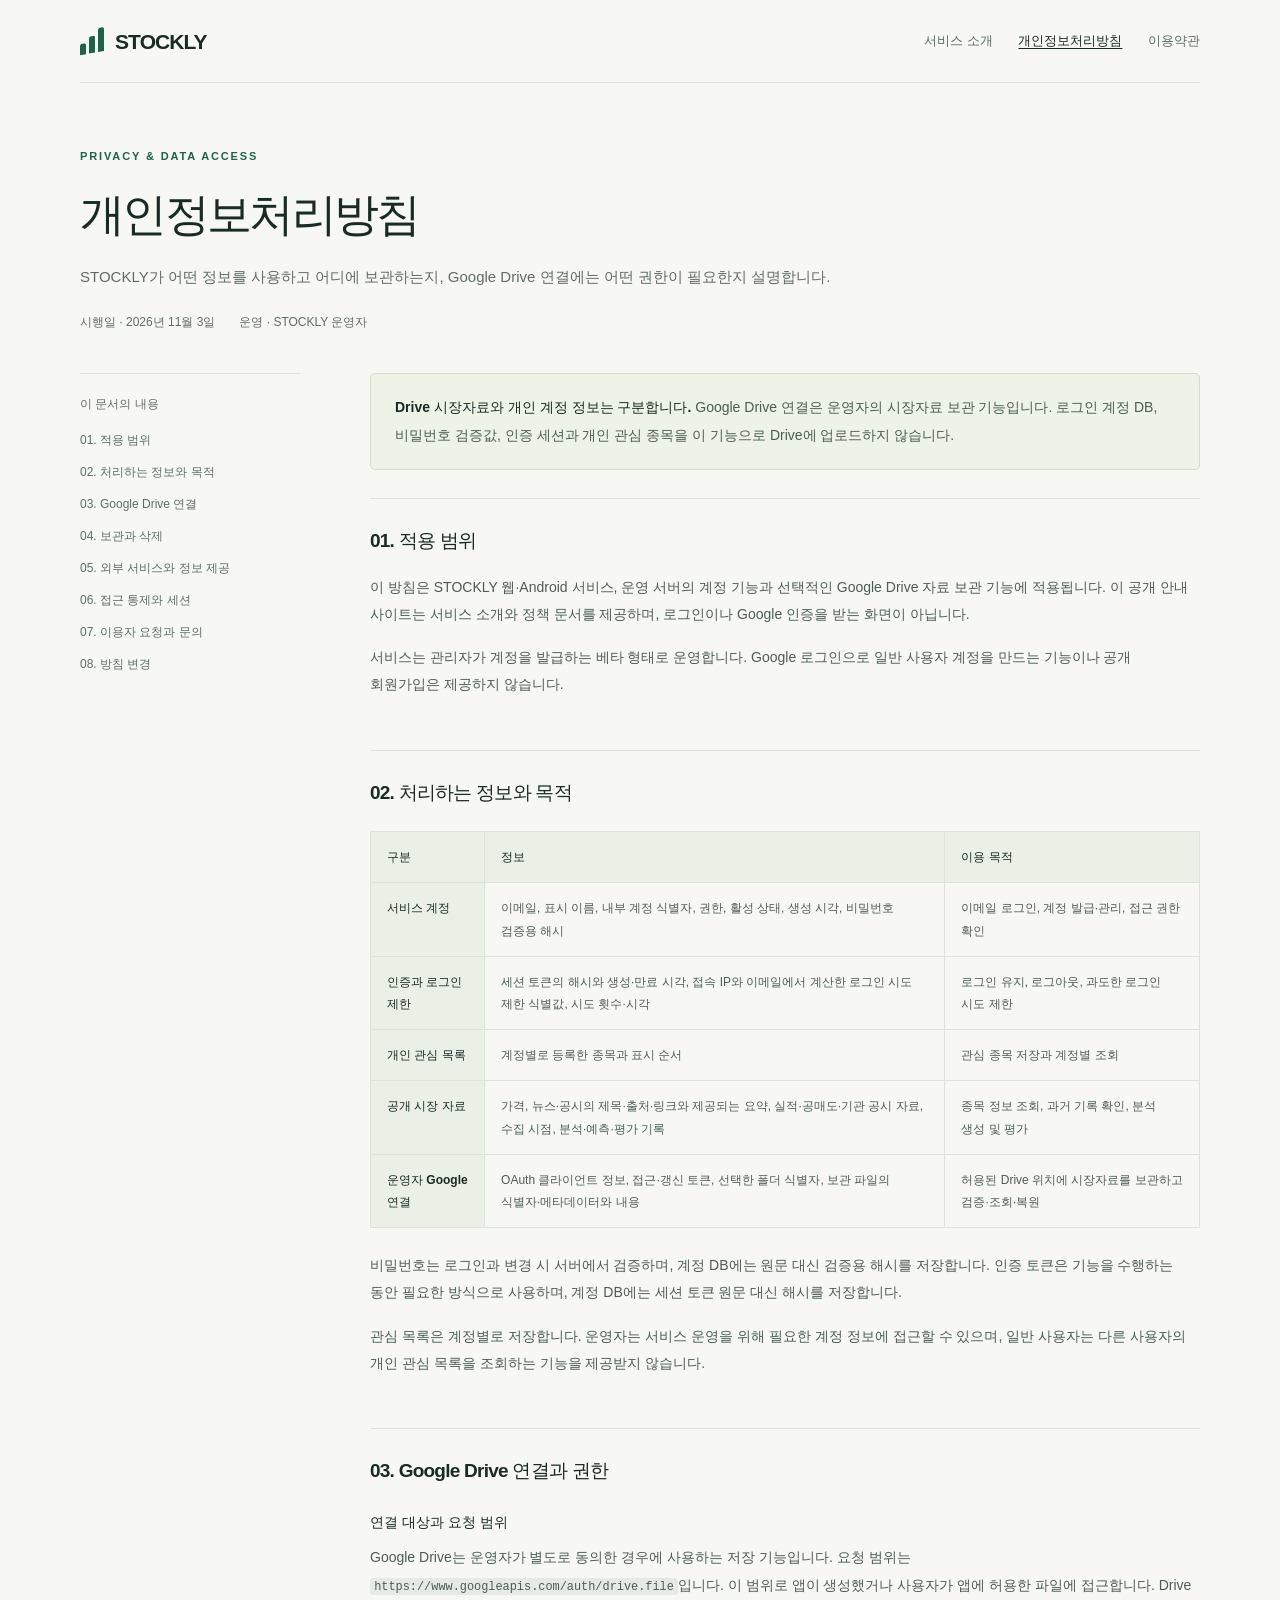
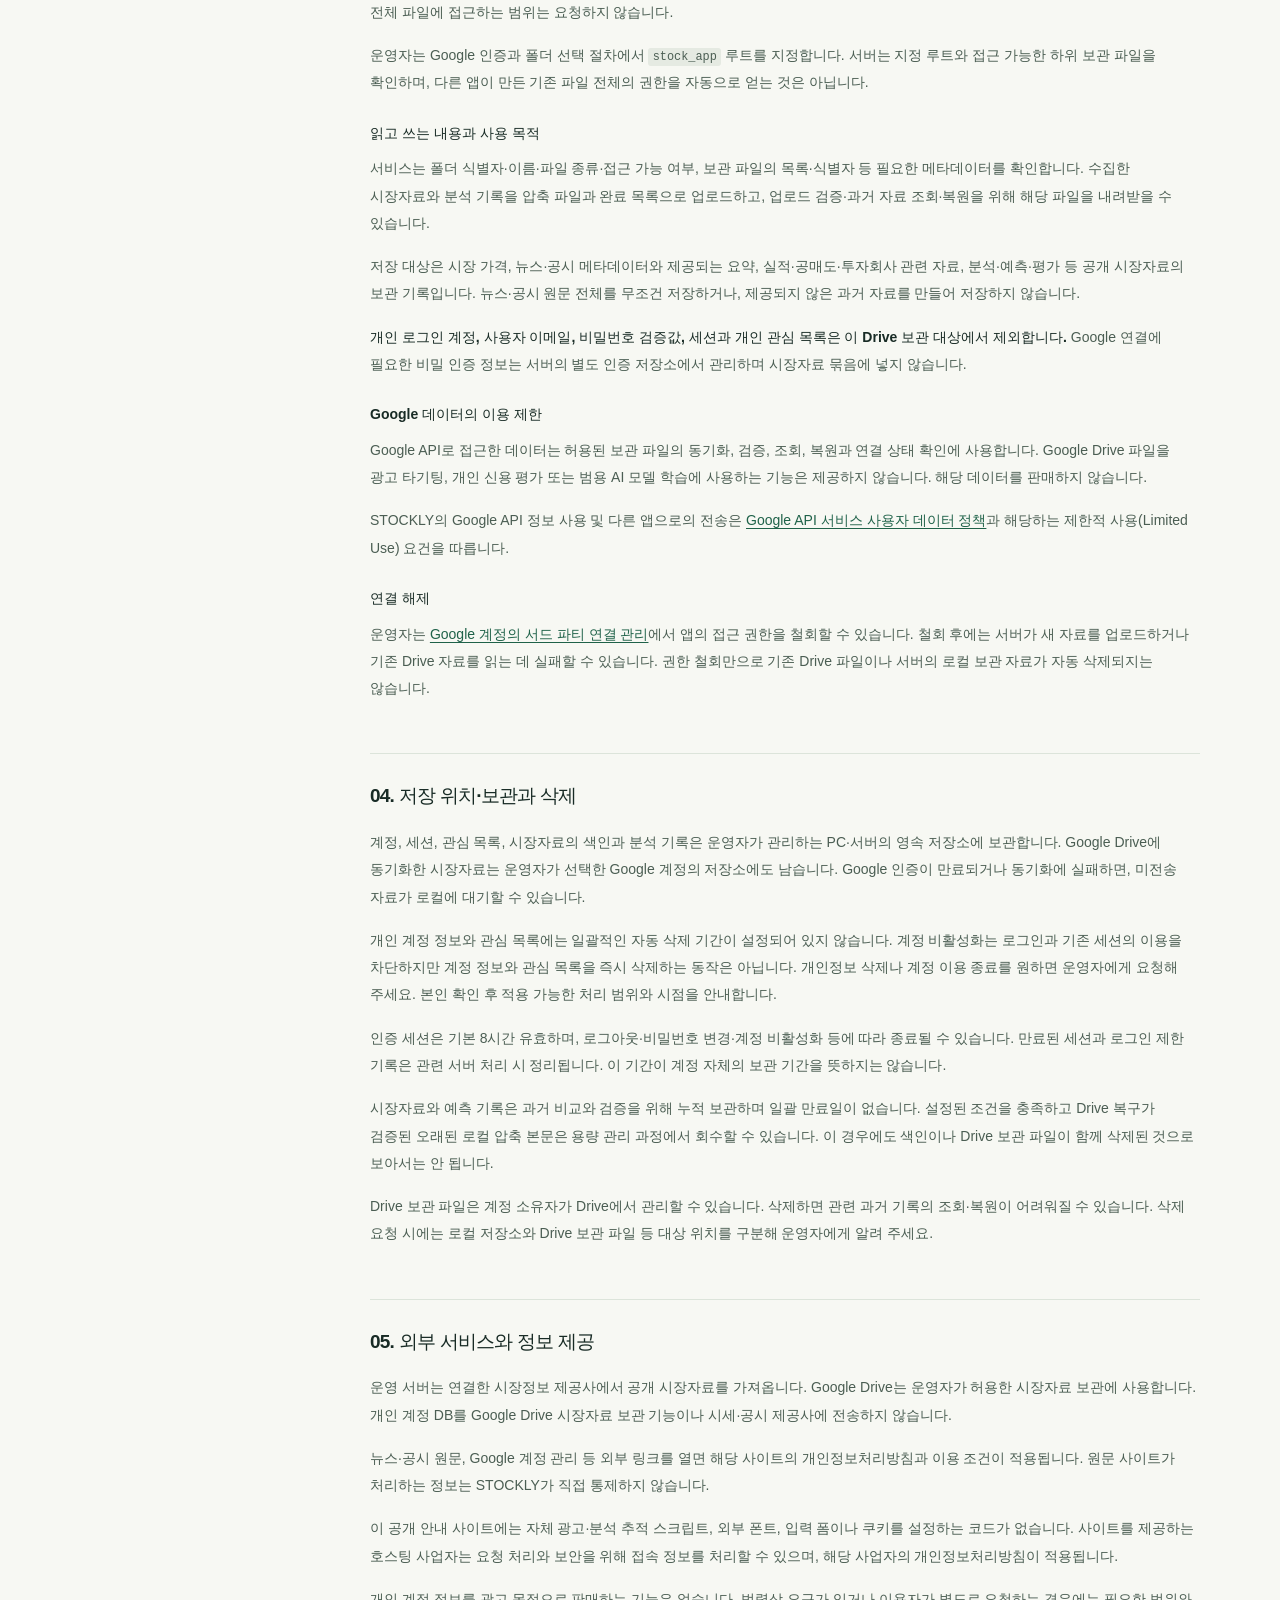
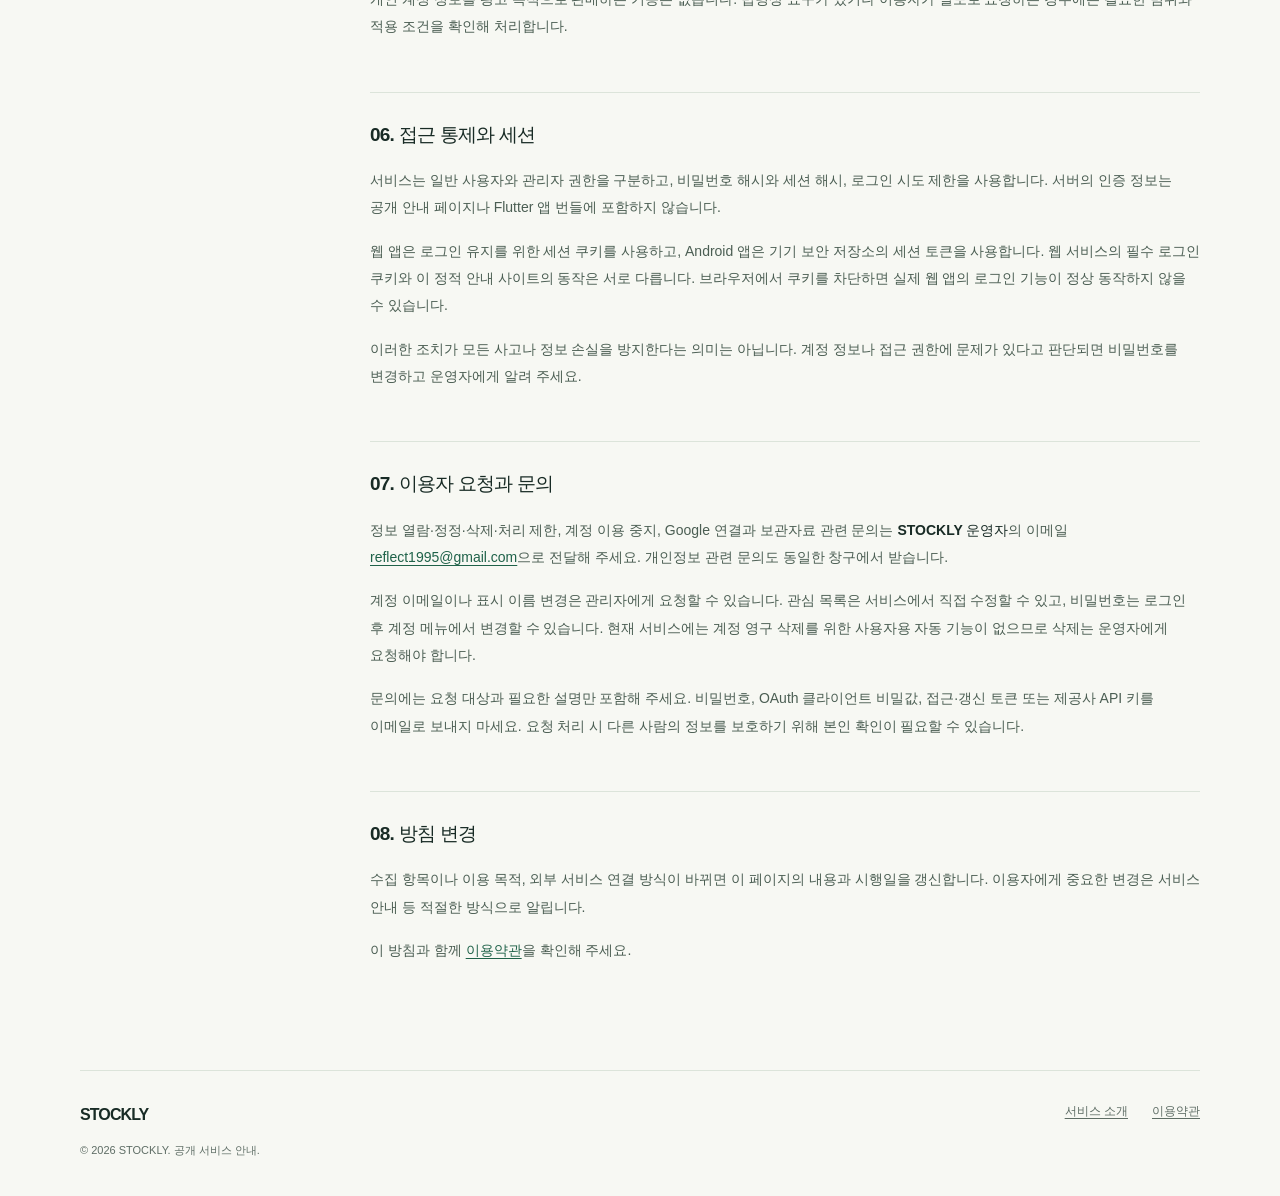
==== privacy.html @ 728961a6 "Publish STOCKLY service information and Google data policies" ====
<!doctype html>
<html lang="ko">
<head>
  <meta charset="utf-8">
  <meta name="viewport" content="width=device-width, initial-scale=1">
  <meta name="description" content="STOCKLY의 계정 정보 처리, Google Drive 권한과 데이터 보관, 이용자 요청 방법을 안내합니다.">
  <meta name="theme-color" content="#1f6249">
  <title>개인정보처리방침 — STOCKLY</title>
  <link rel="canonical" href="https://tranzal.github.io/privacy.html">
  <link rel="stylesheet" href="styles.css">
</head>
<body>
  <a class="skip" href="#main">본문으로 건너뛰기</a>
  <div class="shell">
    <header class="site-header">
      <a class="brand" href="index.html" aria-label="STOCKLY 홈"><span class="brand-mark" aria-hidden="true"><i></i><i></i><i></i></span>STOCKLY</a>
      <nav class="site-nav" aria-label="주요 메뉴"><a href="index.html">서비스 소개</a><a href="privacy.html" aria-current="page">개인정보처리방침</a><a href="terms.html">이용약관</a></nav>
    </header>
    <main id="main">
      <header class="document-header">
        <p class="eyebrow">Privacy &amp; data access</p>
        <h1>개인정보처리방침</h1>
        <p class="lead">STOCKLY가 어떤 정보를 사용하고 어디에 보관하는지, Google Drive 연결에는 어떤 권한이 필요한지 설명합니다.</p>
        <div class="document-meta"><span>시행일 · 2026년 11월 3일</span><span>운영 · STOCKLY 운영자</span></div>
      </header>
      <div class="document-layout">
        <aside class="contents" aria-label="개인정보처리방침 목차"><h2>이 문서의 내용</h2><ol><li><a href="#scope">01. 적용 범위</a></li><li><a href="#collected-data">02. 처리하는 정보와 목적</a></li><li><a href="#google-drive">03. Google Drive 연결</a></li><li><a href="#retention">04. 보관과 삭제</a></li><li><a href="#sharing">05. 외부 서비스와 정보 제공</a></li><li><a href="#protection">06. 접근 통제와 세션</a></li><li><a href="#requests">07. 이용자 요청과 문의</a></li><li><a href="#changes">08. 방침 변경</a></li></ol></aside>
        <article class="document" aria-label="개인정보처리방침 본문">
          <div class="policy-note"><p><strong>Drive 시장자료와 개인 계정 정보는 구분합니다.</strong> Google Drive 연결은 운영자의 시장자료 보관 기능입니다. 로그인 계정 DB, 비밀번호 검증값, 인증 세션과 개인 관심 종목을 이 기능으로 Drive에 업로드하지 않습니다.</p></div>
          <section id="scope"><h2>01. 적용 범위</h2><p>이 방침은 STOCKLY 웹·Android 서비스, 운영 서버의 계정 기능과 선택적인 Google Drive 자료 보관 기능에 적용됩니다. 이 공개 안내 사이트는 서비스 소개와 정책 문서를 제공하며, 로그인이나 Google 인증을 받는 화면이 아닙니다.</p><p>서비스는 관리자가 계정을 발급하는 베타 형태로 운영합니다. Google 로그인으로 일반 사용자 계정을 만드는 기능이나 공개 회원가입은 제공하지 않습니다.</p></section>
          <section id="collected-data"><h2>02. 처리하는 정보와 목적</h2><div class="table-wrap" role="region" aria-label="정보별 이용 목적 표" tabindex="0"><table><thead><tr><th scope="col">구분</th><th scope="col">정보</th><th scope="col">이용 목적</th></tr></thead><tbody><tr><th scope="row">서비스 계정</th><td>이메일, 표시 이름, 내부 계정 식별자, 권한, 활성 상태, 생성 시각, 비밀번호 검증용 해시</td><td>이메일 로그인, 계정 발급·관리, 접근 권한 확인</td></tr><tr><th scope="row">인증과 로그인 제한</th><td>세션 토큰의 해시와 생성·만료 시각, 접속 IP와 이메일에서 계산한 로그인 시도 제한 식별값, 시도 횟수·시각</td><td>로그인 유지, 로그아웃, 과도한 로그인 시도 제한</td></tr><tr><th scope="row">개인 관심 목록</th><td>계정별로 등록한 종목과 표시 순서</td><td>관심 종목 저장과 계정별 조회</td></tr><tr><th scope="row">공개 시장 자료</th><td>가격, 뉴스·공시의 제목·출처·링크와 제공되는 요약, 실적·공매도·기관 공시 자료, 수집 시점, 분석·예측·평가 기록</td><td>종목 정보 조회, 과거 기록 확인, 분석 생성 및 평가</td></tr><tr><th scope="row">운영자 Google 연결</th><td>OAuth 클라이언트 정보, 접근·갱신 토큰, 선택한 폴더 식별자, 보관 파일의 식별자·메타데이터와 내용</td><td>허용된 Drive 위치에 시장자료를 보관하고 검증·조회·복원</td></tr></tbody></table></div><p>비밀번호는 로그인과 변경 시 서버에서 검증하며, 계정 DB에는 원문 대신 검증용 해시를 저장합니다. 인증 토큰은 기능을 수행하는 동안 필요한 방식으로 사용하며, 계정 DB에는 세션 토큰 원문 대신 해시를 저장합니다.</p><p>관심 목록은 계정별로 저장합니다. 운영자는 서비스 운영을 위해 필요한 계정 정보에 접근할 수 있으며, 일반 사용자는 다른 사용자의 개인 관심 목록을 조회하는 기능을 제공받지 않습니다.</p></section>
          <section id="google-drive"><h2>03. Google Drive 연결과 권한</h2><h3>연결 대상과 요청 범위</h3><p>Google Drive는 운영자가 별도로 동의한 경우에 사용하는 저장 기능입니다. 요청 범위는 <code>https://www.googleapis.com/auth/drive.file</code>입니다. 이 범위로 앱이 생성했거나 사용자가 앱에 허용한 파일에 접근합니다. Drive 전체 파일에 접근하는 범위는 요청하지 않습니다.</p><p>운영자는 Google 인증과 폴더 선택 절차에서 <code>stock_app</code> 루트를 지정합니다. 서버는 지정 루트와 접근 가능한 하위 보관 파일을 확인하며, 다른 앱이 만든 기존 파일 전체의 권한을 자동으로 얻는 것은 아닙니다.</p><h3>읽고 쓰는 내용과 사용 목적</h3><p>서비스는 폴더 식별자·이름·파일 종류·접근 가능 여부, 보관 파일의 목록·식별자 등 필요한 메타데이터를 확인합니다. 수집한 시장자료와 분석 기록을 압축 파일과 완료 목록으로 업로드하고, 업로드 검증·과거 자료 조회·복원을 위해 해당 파일을 내려받을 수 있습니다.</p><p>저장 대상은 시장 가격, 뉴스·공시 메타데이터와 제공되는 요약, 실적·공매도·투자회사 관련 자료, 분석·예측·평가 등 공개 시장자료의 보관 기록입니다. 뉴스·공시 원문 전체를 무조건 저장하거나, 제공되지 않은 과거 자료를 만들어 저장하지 않습니다.</p><p><strong>개인 로그인 계정, 사용자 이메일, 비밀번호 검증값, 세션과 개인 관심 목록은 이 Drive 보관 대상에서 제외합니다.</strong> Google 연결에 필요한 비밀 인증 정보는 서버의 별도 인증 저장소에서 관리하며 시장자료 묶음에 넣지 않습니다.</p><h3>Google 데이터의 이용 제한</h3><p>Google API로 접근한 데이터는 허용된 보관 파일의 동기화, 검증, 조회, 복원과 연결 상태 확인에 사용합니다. Google Drive 파일을 광고 타기팅, 개인 신용 평가 또는 범용 AI 모델 학습에 사용하는 기능은 제공하지 않습니다. 해당 데이터를 판매하지 않습니다.</p><p>STOCKLY의 Google API 정보 사용 및 다른 앱으로의 전송은 <a href="https://developers.google.com/terms/api-services-user-data-policy">Google API 서비스 사용자 데이터 정책</a>과 해당하는 제한적 사용(Limited Use) 요건을 따릅니다.</p><h3>연결 해제</h3><p>운영자는 <a href="https://myaccount.google.com/connections">Google 계정의 서드 파티 연결 관리</a>에서 앱의 접근 권한을 철회할 수 있습니다. 철회 후에는 서버가 새 자료를 업로드하거나 기존 Drive 자료를 읽는 데 실패할 수 있습니다. 권한 철회만으로 기존 Drive 파일이나 서버의 로컬 보관 자료가 자동 삭제되지는 않습니다.</p></section>
          <section id="retention"><h2>04. 저장 위치·보관과 삭제</h2><p>계정, 세션, 관심 목록, 시장자료의 색인과 분석 기록은 운영자가 관리하는 PC·서버의 영속 저장소에 보관합니다. Google Drive에 동기화한 시장자료는 운영자가 선택한 Google 계정의 저장소에도 남습니다. Google 인증이 만료되거나 동기화에 실패하면, 미전송 자료가 로컬에 대기할 수 있습니다.</p><p>개인 계정 정보와 관심 목록에는 일괄적인 자동 삭제 기간이 설정되어 있지 않습니다. 계정 비활성화는 로그인과 기존 세션의 이용을 차단하지만 계정 정보와 관심 목록을 즉시 삭제하는 동작은 아닙니다. 개인정보 삭제나 계정 이용 종료를 원하면 운영자에게 요청해 주세요. 본인 확인 후 적용 가능한 처리 범위와 시점을 안내합니다.</p><p>인증 세션은 기본 8시간 유효하며, 로그아웃·비밀번호 변경·계정 비활성화 등에 따라 종료될 수 있습니다. 만료된 세션과 로그인 제한 기록은 관련 서버 처리 시 정리됩니다. 이 기간이 계정 자체의 보관 기간을 뜻하지는 않습니다.</p><p>시장자료와 예측 기록은 과거 비교와 검증을 위해 누적 보관하며 일괄 만료일이 없습니다. 설정된 조건을 충족하고 Drive 복구가 검증된 오래된 로컬 압축 본문은 용량 관리 과정에서 회수할 수 있습니다. 이 경우에도 색인이나 Drive 보관 파일이 함께 삭제된 것으로 보아서는 안 됩니다.</p><p>Drive 보관 파일은 계정 소유자가 Drive에서 관리할 수 있습니다. 삭제하면 관련 과거 기록의 조회·복원이 어려워질 수 있습니다. 삭제 요청 시에는 로컬 저장소와 Drive 보관 파일 등 대상 위치를 구분해 운영자에게 알려 주세요.</p></section>
          <section id="sharing"><h2>05. 외부 서비스와 정보 제공</h2><p>운영 서버는 연결한 시장정보 제공사에서 공개 시장자료를 가져옵니다. Google Drive는 운영자가 허용한 시장자료 보관에 사용합니다. 개인 계정 DB를 Google Drive 시장자료 보관 기능이나 시세·공시 제공사에 전송하지 않습니다.</p><p>뉴스·공시 원문, Google 계정 관리 등 외부 링크를 열면 해당 사이트의 개인정보처리방침과 이용 조건이 적용됩니다. 원문 사이트가 처리하는 정보는 STOCKLY가 직접 통제하지 않습니다.</p><p>이 공개 안내 사이트에는 자체 광고·분석 추적 스크립트, 외부 폰트, 입력 폼이나 쿠키를 설정하는 코드가 없습니다. 사이트를 제공하는 호스팅 사업자는 요청 처리와 보안을 위해 접속 정보를 처리할 수 있으며, 해당 사업자의 개인정보처리방침이 적용됩니다.</p><p>개인 계정 정보를 광고 목적으로 판매하는 기능은 없습니다. 법령상 요구가 있거나 이용자가 별도로 요청하는 경우에는 필요한 범위와 적용 조건을 확인해 처리합니다.</p></section>
          <section id="protection"><h2>06. 접근 통제와 세션</h2><p>서비스는 일반 사용자와 관리자 권한을 구분하고, 비밀번호 해시와 세션 해시, 로그인 시도 제한을 사용합니다. 서버의 인증 정보는 공개 안내 페이지나 Flutter 앱 번들에 포함하지 않습니다.</p><p>웹 앱은 로그인 유지를 위한 세션 쿠키를 사용하고, Android 앱은 기기 보안 저장소의 세션 토큰을 사용합니다. 웹 서비스의 필수 로그인 쿠키와 이 정적 안내 사이트의 동작은 서로 다릅니다. 브라우저에서 쿠키를 차단하면 실제 웹 앱의 로그인 기능이 정상 동작하지 않을 수 있습니다.</p><p>이러한 조치가 모든 사고나 정보 손실을 방지한다는 의미는 아닙니다. 계정 정보나 접근 권한에 문제가 있다고 판단되면 비밀번호를 변경하고 운영자에게 알려 주세요.</p></section>
          <section id="requests"><h2>07. 이용자 요청과 문의</h2><p>정보 열람·정정·삭제·처리 제한, 계정 이용 중지, Google 연결과 보관자료 관련 문의는 <strong>STOCKLY 운영자</strong>의 이메일 <a href="mailto:reflect1995@gmail.com">reflect1995@gmail.com</a>으로 전달해 주세요. 개인정보 관련 문의도 동일한 창구에서 받습니다.</p><p>계정 이메일이나 표시 이름 변경은 관리자에게 요청할 수 있습니다. 관심 목록은 서비스에서 직접 수정할 수 있고, 비밀번호는 로그인 후 계정 메뉴에서 변경할 수 있습니다. 현재 서비스에는 계정 영구 삭제를 위한 사용자용 자동 기능이 없으므로 삭제는 운영자에게 요청해야 합니다.</p><p>문의에는 요청 대상과 필요한 설명만 포함해 주세요. 비밀번호, OAuth 클라이언트 비밀값, 접근·갱신 토큰 또는 제공사 API 키를 이메일로 보내지 마세요. 요청 처리 시 다른 사람의 정보를 보호하기 위해 본인 확인이 필요할 수 있습니다.</p></section>
          <section id="changes"><h2>08. 방침 변경</h2><p>수집 항목이나 이용 목적, 외부 서비스 연결 방식이 바뀌면 이 페이지의 내용과 시행일을 갱신합니다. 이용자에게 중요한 변경은 서비스 안내 등 적절한 방식으로 알립니다.</p><p>이 방침과 함께 <a href="terms.html">이용약관</a>을 확인해 주세요.</p></section>
        </article>
      </div>
    </main>
    <footer class="site-footer"><div><a class="brand" href="index.html">STOCKLY</a><p>© 2026 STOCKLY. 공개 서비스 안내.</p></div><nav class="footer-links" aria-label="정책 메뉴"><a href="index.html">서비스 소개</a><a href="terms.html">이용약관</a></nav></footer>
  </div>
</body>
</html>
---- styles.css ----
:root {
  color-scheme: light;
  --paper: #f7f8f3;
  --surface: #ffffff;
  --ink: #182b25;
  --muted: #5e6d65;
  --line: #dce4da;
  --green: #1f6249;
  --wash: #e8efe4;
  --serif: Georgia, "Times New Roman", serif;
  font-family: -apple-system, BlinkMacSystemFont, "Apple SD Gothic Neo", "Malgun Gothic", "Noto Sans KR", sans-serif;
  font-synthesis: none;
  text-rendering: optimizeLegibility;
  -webkit-font-smoothing: antialiased;
}
* { box-sizing: border-box; }
html { scroll-behavior: smooth; scroll-padding-top: 2rem; }
body { margin: 0; background: var(--paper); color: var(--ink); line-height: 1.75; word-break: keep-all; overflow-wrap: anywhere; }
a { color: var(--green); text-underline-offset: .24em; }
a:hover { text-decoration-thickness: 2px; }
a:focus-visible, summary:focus-visible { outline: 3px solid #ab8b29; outline-offset: 5px; border-radius: 2px; }
.skip { position: absolute; top: -5rem; left: 1rem; padding: .6rem 1rem; background: var(--ink); color: white; z-index: 5; }
.skip:focus { top: 1rem; }
.shell { width: min(1120px, calc(100% - 80px)); margin-inline: auto; }
.site-header { display: flex; align-items: center; justify-content: space-between; gap: 2rem; padding-block: 29px; border-bottom: 1px solid var(--line); }
.brand { display: inline-flex; align-items: center; gap: 10px; color: var(--ink); text-decoration: none; font-size: 21px; font-weight: 800; letter-spacing: -.9px; line-height: 1; }
.brand-mark { display: inline-flex; align-items: end; gap: 3px; width: 25px; height: 24px; transform: skewY(-10deg); }
.brand-mark i { display: block; width: 6px; background: var(--green); border-radius: 2px 2px 0 0; }
.brand-mark i:nth-child(1) { height: 11px; }
.brand-mark i:nth-child(2) { height: 17px; }
.brand-mark i:nth-child(3) { height: 24px; }
.site-nav { display: flex; flex-wrap: wrap; gap: 1.6rem; font-size: 13px; font-weight: 600; }
.site-nav a { text-decoration: none; color: var(--muted); }
.site-nav a[aria-current="page"] { color: var(--ink); text-decoration: underline; }
.eyebrow { margin: 0 0 1.2rem; color: var(--green); font-size: 11px; font-weight: 800; letter-spacing: .17em; text-transform: uppercase; }
.hero { padding-block: 95px 78px; display: grid; grid-template-columns: 1.25fr .75fr; gap: 64px; align-items: center; }
.hero h1 { margin: 0 0 25px; font-size: clamp(37px, 4.4vw, 57px); font-weight: 650; letter-spacing: -.075em; line-height: 1.28; }
.hero h1 span { color: var(--green); }
.hero-copy > p:not(.eyebrow) { max-width: 480px; font-size: 16px; color: var(--muted); line-height: 1.9; }
.hero-actions { display: flex; flex-wrap: wrap; align-items: center; gap: 1.2rem; margin-top: 32px; }
.button { display: inline-flex; align-items: center; justify-content: center; padding: 11px 20px; border-radius: 5px; background: var(--green); color: white; text-decoration: none; font-size: 13px; font-weight: 650; }
.button:hover { background: #184e3a; }
.subtle-link { font-size: 13px; font-weight: 600; }
.research-card { position: relative; background: #eef2e9; border: 1px solid #d5dfcf; border-radius: 10px; padding: 32px; box-shadow: 0 16px 42px #1c3a2210; }
.research-card::before { content: ""; width: 65px; height: 4px; position: absolute; top: -1px; left: 32px; background: var(--green); }
.card-kicker { font-size: 10px; letter-spacing: .16em; color: var(--muted); font-weight: 750; }
.research-card h2 { font-size: 23px; letter-spacing: -.05em; margin: 8px 0 22px; }
.market-pair { display: grid; grid-template-columns: 1fr 1fr; gap: 10px; margin-bottom: 25px; }
.market { background: var(--surface); border: 1px solid var(--line); border-radius: 5px; padding: 15px; }
.market span { display: block; font-size: 10px; font-weight: 700; color: var(--muted); letter-spacing: .08em; }
.market strong { display: block; margin-block: 3px; font-size: 19px; letter-spacing: -.04em; }
.market small { display: block; font-size: 11px; color: var(--muted); }
.research-flow { list-style: none; padding: 0; margin: 0; }
.research-flow li { display: flex; gap: 14px; padding-block: 15px; border-top: 1px solid #d5dfcf; font-size: 13px; font-weight: 600; }
.research-flow b { font-family: var(--serif); font-size: 15px; color: var(--green); font-weight: 400; }
.card-note { margin: 13px 0 0; font-size: 11px; color: var(--muted); line-height: 1.7; }
.intro-band { display: flex; gap: 3rem; align-items: baseline; border-top: 1px solid var(--line); border-bottom: 1px solid var(--line); padding: 24px 0; }
.intro-band strong { flex-shrink: 0; font-size: 13px; color: var(--green); }
.intro-band p { margin: 0; font-size: 13px; color: var(--muted); }
.section { padding-block: 74px; }
.section-heading { max-width: 620px; margin-bottom: 36px; }
.section-heading h2 { margin: 0 0 15px; font-size: clamp(27px, 3vw, 35px); font-weight: 650; letter-spacing: -.065em; line-height: 1.4; }
.section-heading p { color: var(--muted); font-size: 14px; margin: 0; }
.feature-grid { display: grid; grid-template-columns: repeat(3, 1fr); border-top: 1px solid var(--line); border-left: 1px solid var(--line); }
.feature { padding: 28px; border-right: 1px solid var(--line); border-bottom: 1px solid var(--line); }
.feature-number { color: var(--green); font-family: var(--serif); font-size: 21px; }
.feature h3 { font-size: 16px; letter-spacing: -.04em; margin: 14px 0 10px; }
.feature p { font-size: 13px; color: var(--muted); margin: 0; line-height: 1.9; }
.tint { background: var(--wash); border-block: 1px solid #d9e2d4; }
.split { display: grid; grid-template-columns: 1fr 1fr; gap: 70px; }
.split h2 { font-size: 29px; font-weight: 650; letter-spacing: -.06em; line-height: 1.45; margin: 0 0 18px; }
.split p { font-size: 14px; color: #4e6255; }
.facts { margin: 0; }
.facts div { padding-block: 17px; border-bottom: 1px solid #ccd9c7; }
.facts div:first-child { padding-top: 0; }
.facts dt { font-size: 13px; font-weight: 700; margin-bottom: 5px; }
.facts dd { font-size: 13px; color: #4e6255; margin: 0; }
code { font-family: ui-monospace, SFMono-Regular, Consolas, monospace; background: #e5eae2; padding: .15em .35em; border-radius: 3px; font-size: .85em; }
.notice { border-left: 3px solid #728b65; padding: 0 0 0 24px; }
.notice h2 { font-size: 19px; margin: 0 0 12px; letter-spacing: -.04em; }
.notice p { color: var(--muted); font-size: 13px; line-height: 1.9; margin: 0 0 12px; }
.site-footer { border-top: 1px solid var(--line); padding-block: 30px 36px; display: flex; flex-wrap: wrap; align-items: start; justify-content: space-between; gap: 24px; }
.site-footer .brand { font-size: 16px; }
.site-footer p { color: var(--muted); font-size: 11px; margin: 12px 0 0; }
.footer-links { display: flex; flex-wrap: wrap; gap: 24px; font-size: 12px; }
.footer-links a { color: var(--muted); }
.document-header { padding-block: 64px 40px; max-width: 780px; }
.document-header h1 { margin: 0 0 18px; font-size: clamp(32px, 4vw, 45px); font-weight: 650; letter-spacing: -.06em; line-height: 1.35; }
.document-header .lead { color: var(--muted); font-size: 15px; margin: 0 0 22px; }
.document-meta { display: flex; flex-wrap: wrap; gap: 8px 24px; font-size: 12px; color: var(--muted); }
.document-layout { display: grid; grid-template-columns: 220px minmax(0, 1fr); gap: 70px; padding-bottom: 80px; }
.contents { border-top: 1px solid var(--line); padding-top: 20px; }
.contents h2 { font-size: 12px; margin: 0 0 15px; color: var(--muted); }
.contents ol { list-style: none; padding: 0; margin: 0; }
.contents li { font-size: 12px; margin-bottom: 11px; }
.contents a { color: var(--muted); text-decoration: none; }
.contents a:hover { text-decoration: underline; }
.document { min-width: 0; }
.document section { border-top: 1px solid var(--line); padding-block: 28px 10px; }
.document section + section { margin-top: 25px; }
.document h2 { font-size: 19px; font-weight: 700; letter-spacing: -.04em; line-height: 1.5; margin: 0 0 18px; }
.document h3 { font-size: 14px; margin: 24px 0 10px; }
.document p, .document li { font-size: 14px; color: #4b5e53; line-height: 1.95; }
.document p { margin: 0 0 16px; }
.document li { padding-left: 4px; margin-bottom: 8px; }
.document ul { padding-left: 20px; }
.document strong { color: var(--ink); font-weight: 650; }
.policy-note { padding: 20px 24px; border: 1px solid #d0dec9; border-radius: 5px; background: #edf3e7; margin: 0 0 28px; }
.policy-note p:last-child { margin-bottom: 0; }
.table-wrap { overflow-x: auto; margin: 24px 0; }
table { border-collapse: collapse; width: 100%; min-width: 520px; font-size: 12px; text-align: left; }
th, td { padding: 14px 16px; border: 1px solid var(--line); vertical-align: top; line-height: 1.85; }
th { background: #eaf0e5; font-weight: 700; }
td { color: #4b5e53; }
.text-small { font-size: 12px !important; }
@media (prefers-reduced-motion: reduce) { html { scroll-behavior: auto; } }
@media (max-width: 900px) {
  .shell { width: calc(100% - 48px); }
  .hero { gap: 32px; padding-block: 60px; }
  .research-card { padding: 24px; }
  .feature-grid { grid-template-columns: repeat(2, 1fr); }
  .split { gap: 35px; }
  .document-layout { grid-template-columns: 170px minmax(0, 1fr); gap: 32px; }
}
@media (max-width: 640px) {
  .shell { width: calc(100% - 40px); }
  .site-header { align-items: start; padding-block: 23px; gap: 20px; }
  .site-nav { gap: 6px 16px; font-size: 11px; justify-content: end; max-width: 210px; }
  .brand { font-size: 18px; gap: 7px; }
  .brand-mark { transform: scale(.85) skewY(-10deg); transform-origin: left; width: 22px; }
  .hero { grid-template-columns: 1fr; gap: 40px; padding-block: 50px; }
  .hero h1 { font-size: 40px; }
  .hero-copy > p:not(.eyebrow) { font-size: 14px; }
  .research-card { max-width: 460px; }
  .intro-band { display: block; padding-block: 23px; }
  .intro-band p { margin-top: 8px; }
  .section { padding-block: 48px; }
  .feature-grid { grid-template-columns: 1fr; }
  .feature { padding: 24px; }
  .split { grid-template-columns: 1fr; gap: 28px; }
  .section-heading { margin-bottom: 27px; }
  .document-header { padding-block: 44px 30px; }
  .document-header .lead { font-size: 14px; }
  .document-layout { grid-template-columns: 1fr; gap: 30px; padding-bottom: 50px; }
  .contents ol { columns: 2; column-gap: 20px; }
  .contents li { break-inside: avoid; }
  .document p, .document li { font-size: 13px; }
  .document section { padding-top: 23px; }
  .policy-note { padding: 18px; }
  .site-footer { padding-block: 26px; }
}
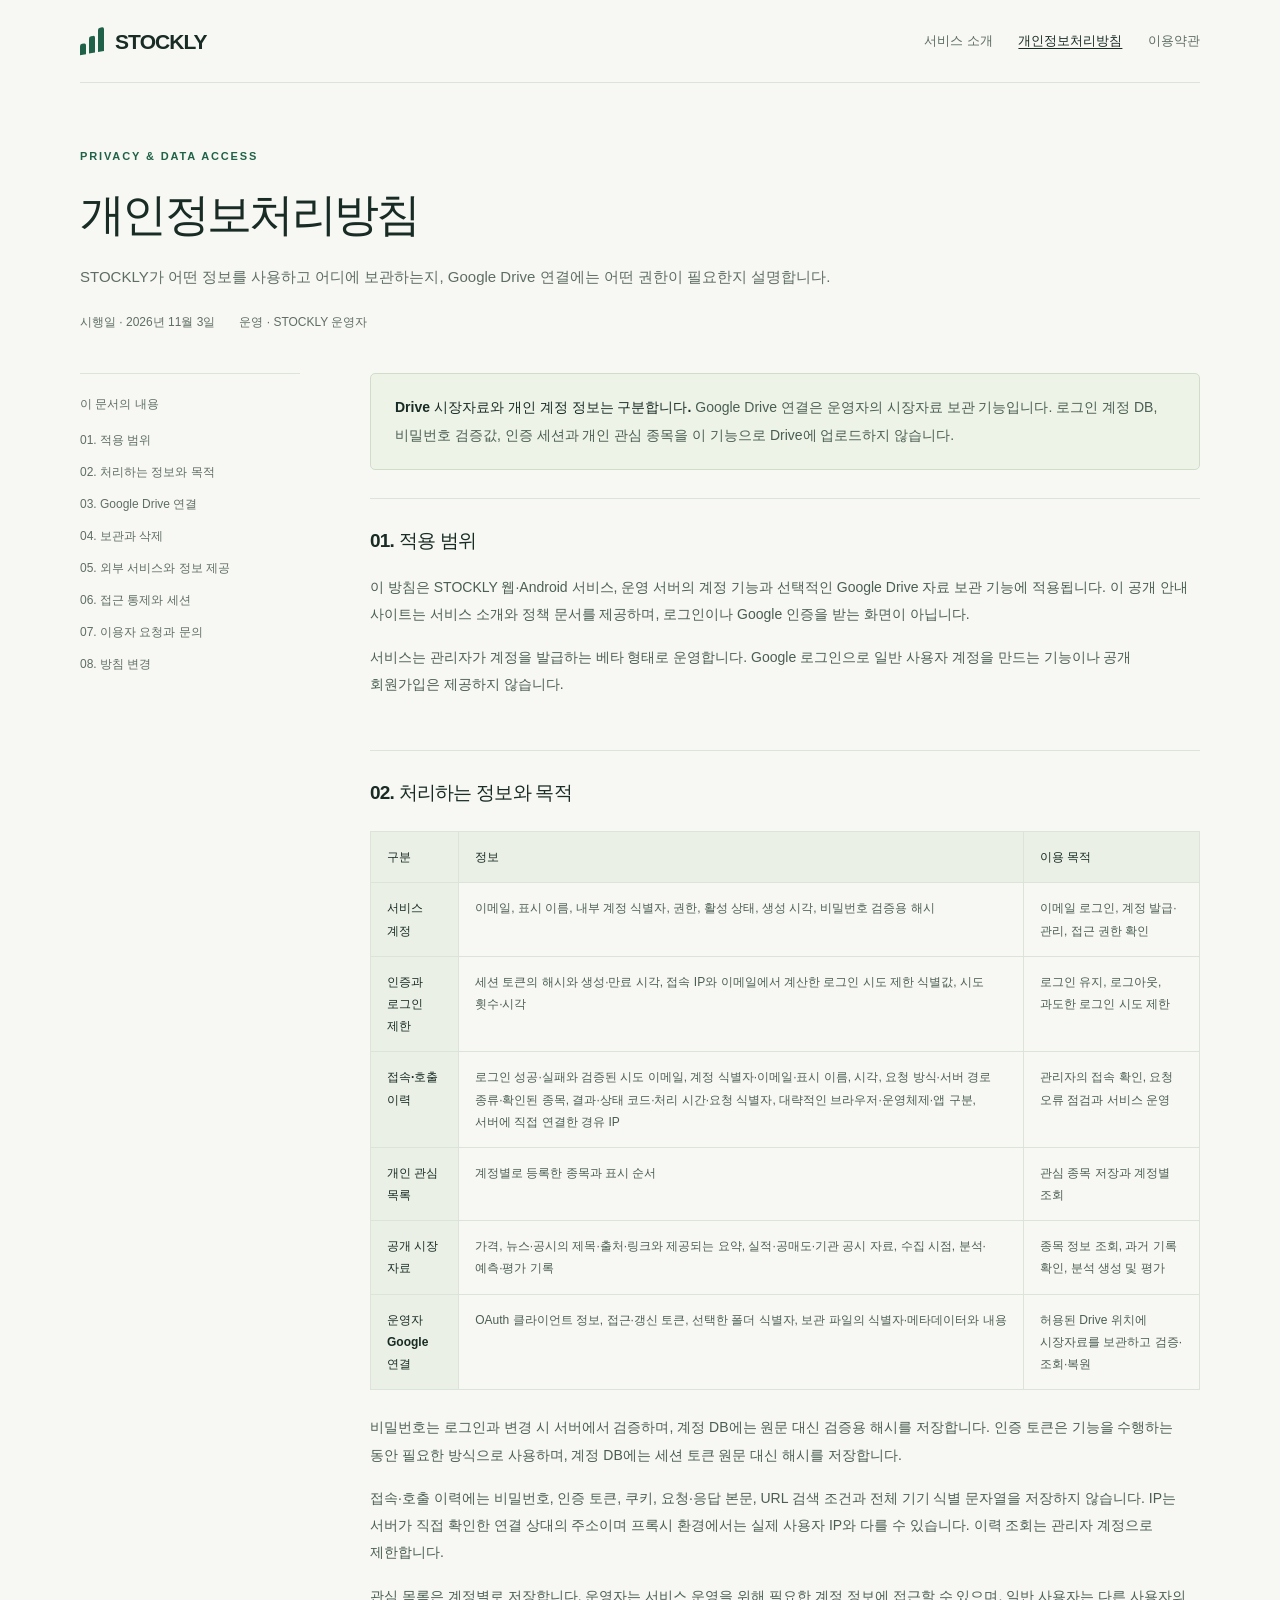
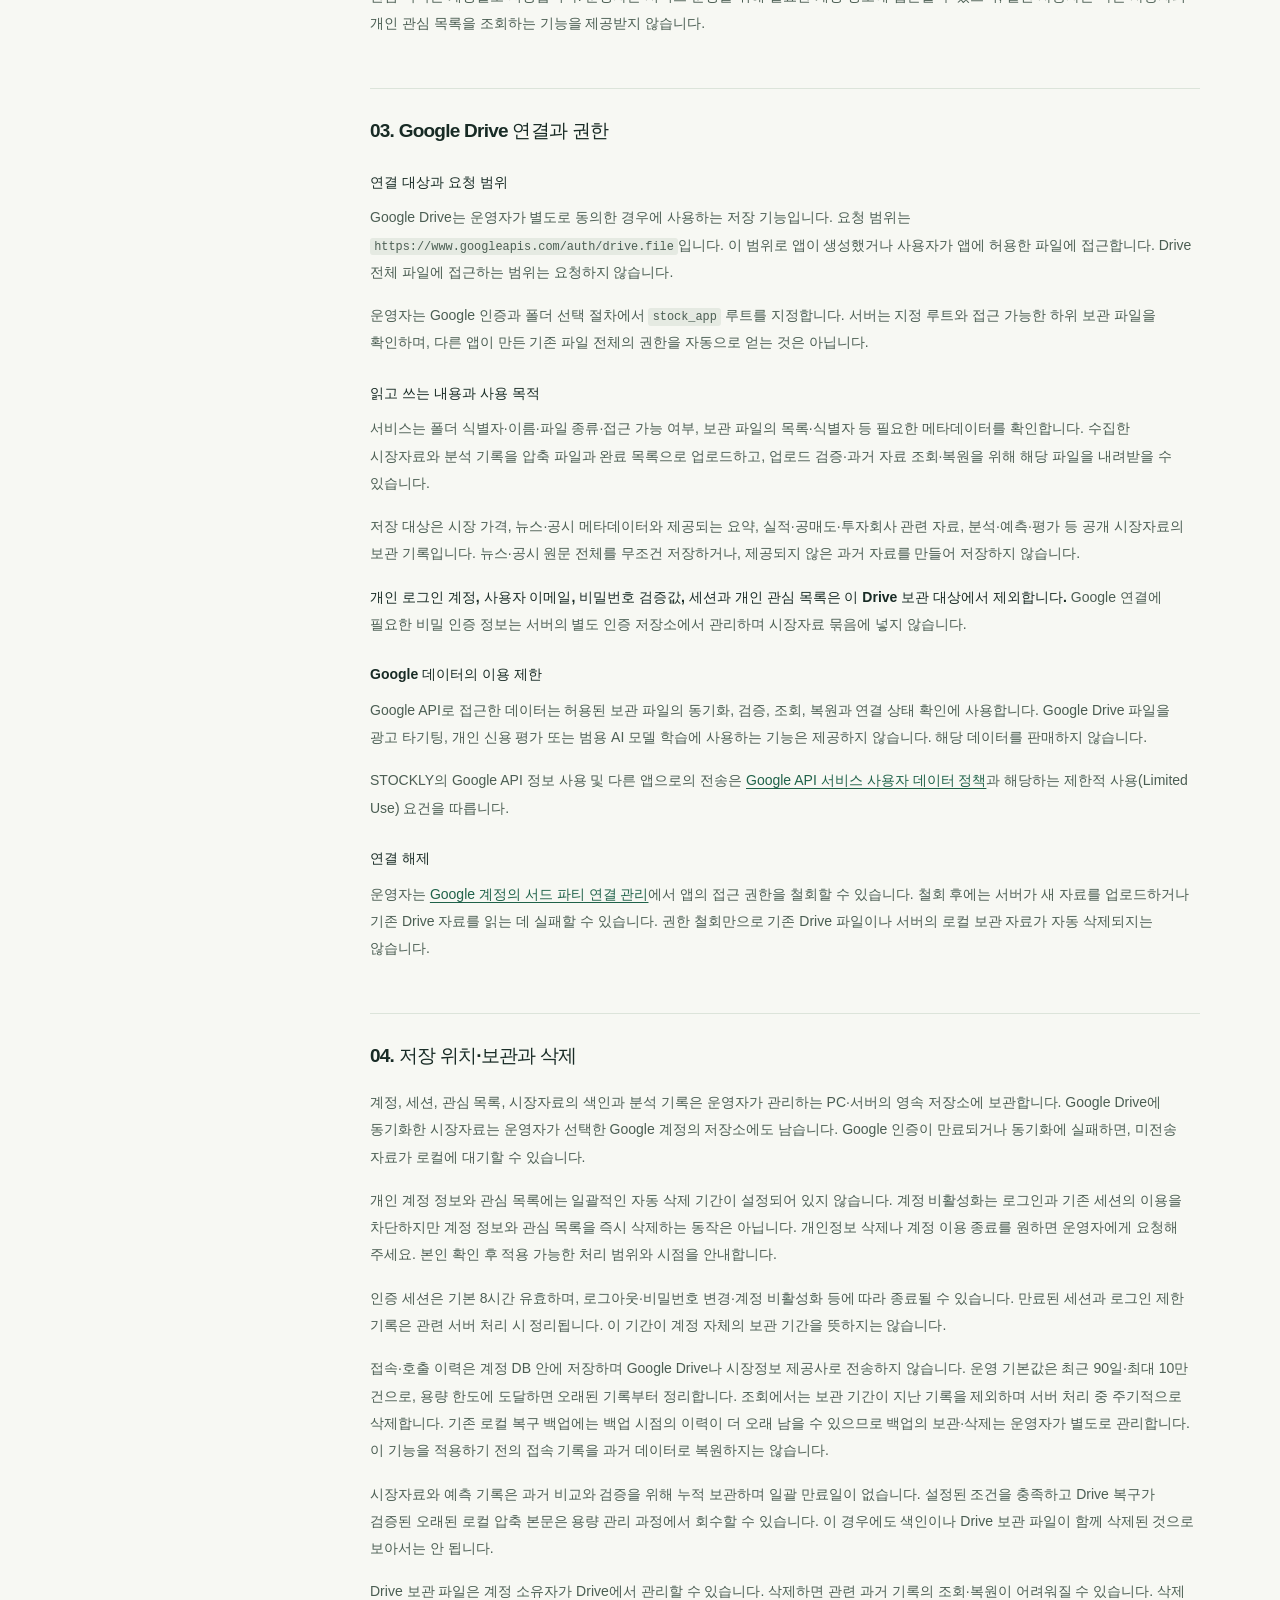
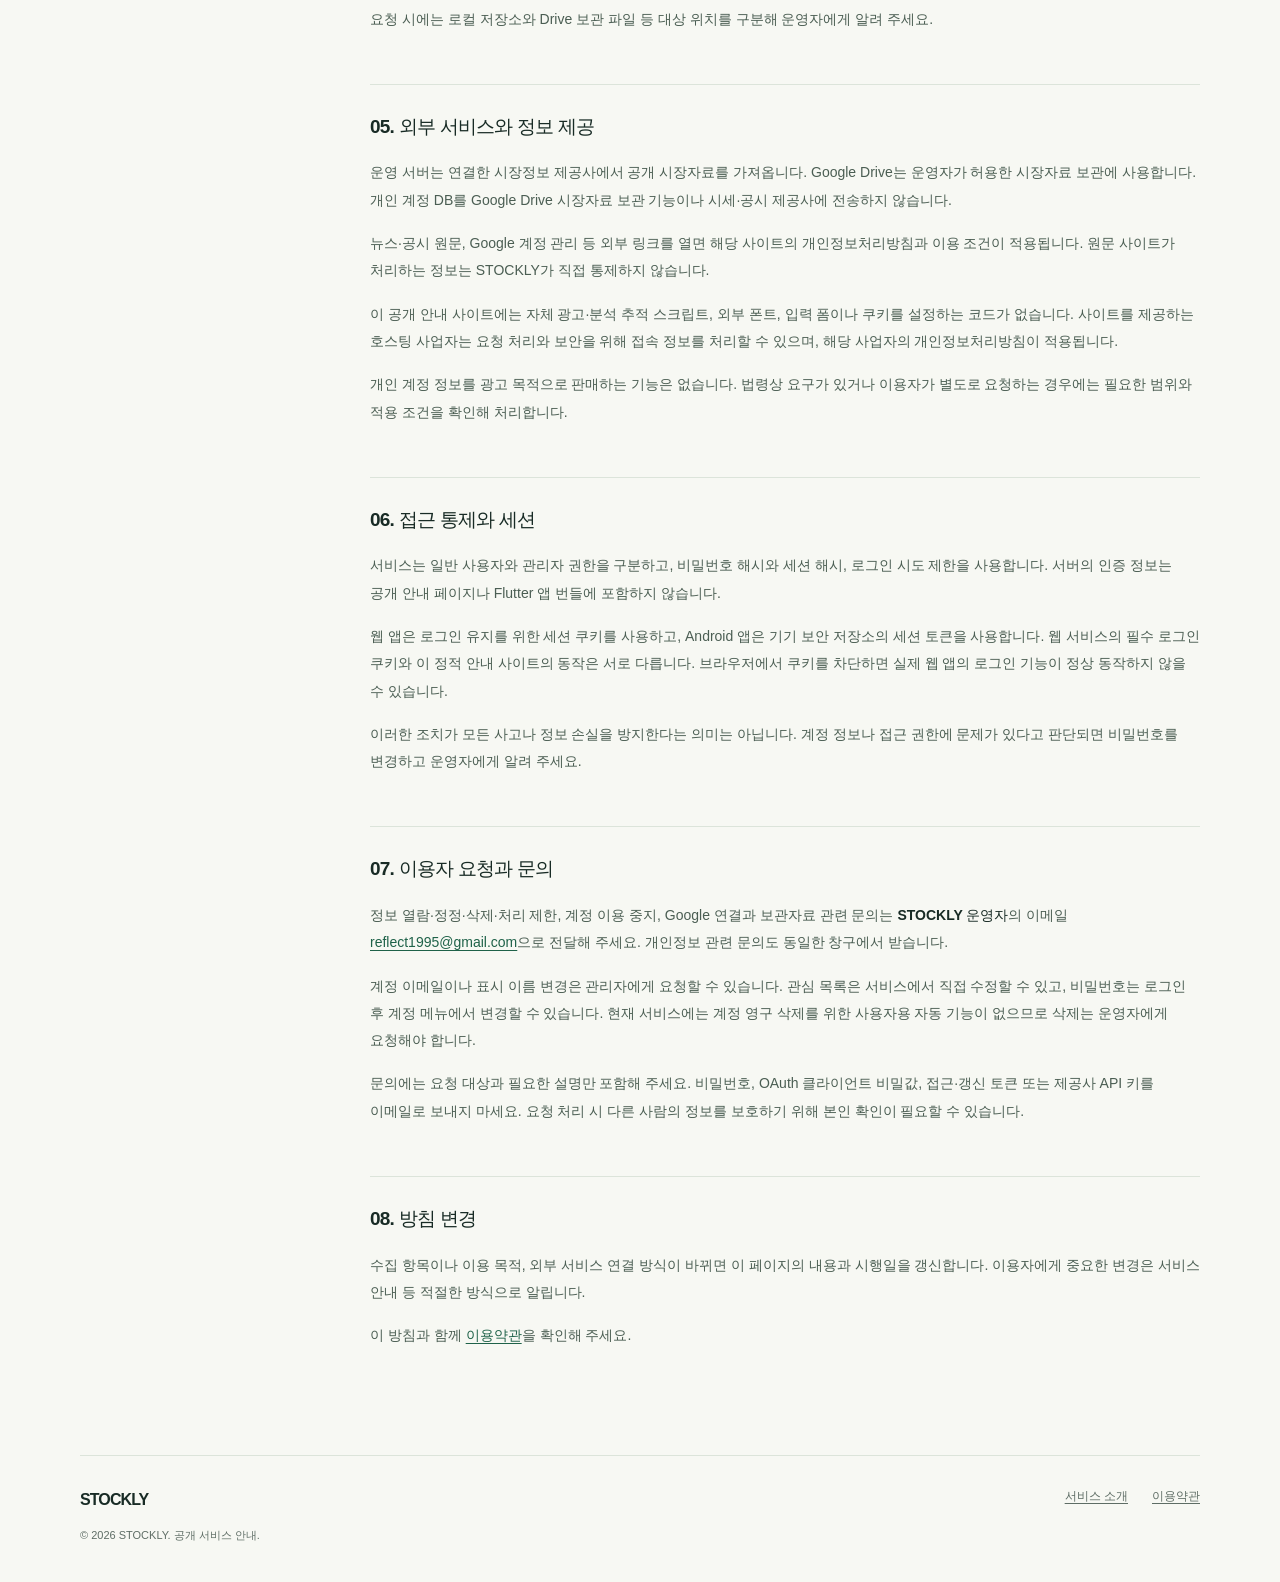
==== commit 9810ec33: "Describe administrator activity records and private retention" ====
--- a/privacy.html
+++ b/privacy.html
@@ -28,9 +28,9 @@
         <article class="document" aria-label="개인정보처리방침 본문">
           <div class="policy-note"><p><strong>Drive 시장자료와 개인 계정 정보는 구분합니다.</strong> Google Drive 연결은 운영자의 시장자료 보관 기능입니다. 로그인 계정 DB, 비밀번호 검증값, 인증 세션과 개인 관심 종목을 이 기능으로 Drive에 업로드하지 않습니다.</p></div>
           <section id="scope"><h2>01. 적용 범위</h2><p>이 방침은 STOCKLY 웹·Android 서비스, 운영 서버의 계정 기능과 선택적인 Google Drive 자료 보관 기능에 적용됩니다. 이 공개 안내 사이트는 서비스 소개와 정책 문서를 제공하며, 로그인이나 Google 인증을 받는 화면이 아닙니다.</p><p>서비스는 관리자가 계정을 발급하는 베타 형태로 운영합니다. Google 로그인으로 일반 사용자 계정을 만드는 기능이나 공개 회원가입은 제공하지 않습니다.</p></section>
-          <section id="collected-data"><h2>02. 처리하는 정보와 목적</h2><div class="table-wrap" role="region" aria-label="정보별 이용 목적 표" tabindex="0"><table><thead><tr><th scope="col">구분</th><th scope="col">정보</th><th scope="col">이용 목적</th></tr></thead><tbody><tr><th scope="row">서비스 계정</th><td>이메일, 표시 이름, 내부 계정 식별자, 권한, 활성 상태, 생성 시각, 비밀번호 검증용 해시</td><td>이메일 로그인, 계정 발급·관리, 접근 권한 확인</td></tr><tr><th scope="row">인증과 로그인 제한</th><td>세션 토큰의 해시와 생성·만료 시각, 접속 IP와 이메일에서 계산한 로그인 시도 제한 식별값, 시도 횟수·시각</td><td>로그인 유지, 로그아웃, 과도한 로그인 시도 제한</td></tr><tr><th scope="row">개인 관심 목록</th><td>계정별로 등록한 종목과 표시 순서</td><td>관심 종목 저장과 계정별 조회</td></tr><tr><th scope="row">공개 시장 자료</th><td>가격, 뉴스·공시의 제목·출처·링크와 제공되는 요약, 실적·공매도·기관 공시 자료, 수집 시점, 분석·예측·평가 기록</td><td>종목 정보 조회, 과거 기록 확인, 분석 생성 및 평가</td></tr><tr><th scope="row">운영자 Google 연결</th><td>OAuth 클라이언트 정보, 접근·갱신 토큰, 선택한 폴더 식별자, 보관 파일의 식별자·메타데이터와 내용</td><td>허용된 Drive 위치에 시장자료를 보관하고 검증·조회·복원</td></tr></tbody></table></div><p>비밀번호는 로그인과 변경 시 서버에서 검증하며, 계정 DB에는 원문 대신 검증용 해시를 저장합니다. 인증 토큰은 기능을 수행하는 동안 필요한 방식으로 사용하며, 계정 DB에는 세션 토큰 원문 대신 해시를 저장합니다.</p><p>관심 목록은 계정별로 저장합니다. 운영자는 서비스 운영을 위해 필요한 계정 정보에 접근할 수 있으며, 일반 사용자는 다른 사용자의 개인 관심 목록을 조회하는 기능을 제공받지 않습니다.</p></section>
+          <section id="collected-data"><h2>02. 처리하는 정보와 목적</h2><div class="table-wrap" role="region" aria-label="정보별 이용 목적 표" tabindex="0"><table><thead><tr><th scope="col">구분</th><th scope="col">정보</th><th scope="col">이용 목적</th></tr></thead><tbody><tr><th scope="row">서비스 계정</th><td>이메일, 표시 이름, 내부 계정 식별자, 권한, 활성 상태, 생성 시각, 비밀번호 검증용 해시</td><td>이메일 로그인, 계정 발급·관리, 접근 권한 확인</td></tr><tr><th scope="row">인증과 로그인 제한</th><td>세션 토큰의 해시와 생성·만료 시각, 접속 IP와 이메일에서 계산한 로그인 시도 제한 식별값, 시도 횟수·시각</td><td>로그인 유지, 로그아웃, 과도한 로그인 시도 제한</td></tr><tr><th scope="row">접속·호출 이력</th><td>로그인 성공·실패와 검증된 시도 이메일, 계정 식별자·이메일·표시 이름, 시각, 요청 방식·서버 경로 종류·확인된 종목, 결과·상태 코드·처리 시간·요청 식별자, 대략적인 브라우저·운영체제·앱 구분, 서버에 직접 연결한 경유 IP</td><td>관리자의 접속 확인, 요청 오류 점검과 서비스 운영</td></tr><tr><th scope="row">개인 관심 목록</th><td>계정별로 등록한 종목과 표시 순서</td><td>관심 종목 저장과 계정별 조회</td></tr><tr><th scope="row">공개 시장 자료</th><td>가격, 뉴스·공시의 제목·출처·링크와 제공되는 요약, 실적·공매도·기관 공시 자료, 수집 시점, 분석·예측·평가 기록</td><td>종목 정보 조회, 과거 기록 확인, 분석 생성 및 평가</td></tr><tr><th scope="row">운영자 Google 연결</th><td>OAuth 클라이언트 정보, 접근·갱신 토큰, 선택한 폴더 식별자, 보관 파일의 식별자·메타데이터와 내용</td><td>허용된 Drive 위치에 시장자료를 보관하고 검증·조회·복원</td></tr></tbody></table></div><p>비밀번호는 로그인과 변경 시 서버에서 검증하며, 계정 DB에는 원문 대신 검증용 해시를 저장합니다. 인증 토큰은 기능을 수행하는 동안 필요한 방식으로 사용하며, 계정 DB에는 세션 토큰 원문 대신 해시를 저장합니다.</p><p>접속·호출 이력에는 비밀번호, 인증 토큰, 쿠키, 요청·응답 본문, URL 검색 조건과 전체 기기 식별 문자열을 저장하지 않습니다. IP는 서버가 직접 확인한 연결 상대의 주소이며 프록시 환경에서는 실제 사용자 IP와 다를 수 있습니다. 이력 조회는 관리자 계정으로 제한합니다.</p><p>관심 목록은 계정별로 저장합니다. 운영자는 서비스 운영을 위해 필요한 계정 정보에 접근할 수 있으며, 일반 사용자는 다른 사용자의 개인 관심 목록을 조회하는 기능을 제공받지 않습니다.</p></section>
           <section id="google-drive"><h2>03. Google Drive 연결과 권한</h2><h3>연결 대상과 요청 범위</h3><p>Google Drive는 운영자가 별도로 동의한 경우에 사용하는 저장 기능입니다. 요청 범위는 <code>https://www.googleapis.com/auth/drive.file</code>입니다. 이 범위로 앱이 생성했거나 사용자가 앱에 허용한 파일에 접근합니다. Drive 전체 파일에 접근하는 범위는 요청하지 않습니다.</p><p>운영자는 Google 인증과 폴더 선택 절차에서 <code>stock_app</code> 루트를 지정합니다. 서버는 지정 루트와 접근 가능한 하위 보관 파일을 확인하며, 다른 앱이 만든 기존 파일 전체의 권한을 자동으로 얻는 것은 아닙니다.</p><h3>읽고 쓰는 내용과 사용 목적</h3><p>서비스는 폴더 식별자·이름·파일 종류·접근 가능 여부, 보관 파일의 목록·식별자 등 필요한 메타데이터를 확인합니다. 수집한 시장자료와 분석 기록을 압축 파일과 완료 목록으로 업로드하고, 업로드 검증·과거 자료 조회·복원을 위해 해당 파일을 내려받을 수 있습니다.</p><p>저장 대상은 시장 가격, 뉴스·공시 메타데이터와 제공되는 요약, 실적·공매도·투자회사 관련 자료, 분석·예측·평가 등 공개 시장자료의 보관 기록입니다. 뉴스·공시 원문 전체를 무조건 저장하거나, 제공되지 않은 과거 자료를 만들어 저장하지 않습니다.</p><p><strong>개인 로그인 계정, 사용자 이메일, 비밀번호 검증값, 세션과 개인 관심 목록은 이 Drive 보관 대상에서 제외합니다.</strong> Google 연결에 필요한 비밀 인증 정보는 서버의 별도 인증 저장소에서 관리하며 시장자료 묶음에 넣지 않습니다.</p><h3>Google 데이터의 이용 제한</h3><p>Google API로 접근한 데이터는 허용된 보관 파일의 동기화, 검증, 조회, 복원과 연결 상태 확인에 사용합니다. Google Drive 파일을 광고 타기팅, 개인 신용 평가 또는 범용 AI 모델 학습에 사용하는 기능은 제공하지 않습니다. 해당 데이터를 판매하지 않습니다.</p><p>STOCKLY의 Google API 정보 사용 및 다른 앱으로의 전송은 <a href="https://developers.google.com/terms/api-services-user-data-policy">Google API 서비스 사용자 데이터 정책</a>과 해당하는 제한적 사용(Limited Use) 요건을 따릅니다.</p><h3>연결 해제</h3><p>운영자는 <a href="https://myaccount.google.com/connections">Google 계정의 서드 파티 연결 관리</a>에서 앱의 접근 권한을 철회할 수 있습니다. 철회 후에는 서버가 새 자료를 업로드하거나 기존 Drive 자료를 읽는 데 실패할 수 있습니다. 권한 철회만으로 기존 Drive 파일이나 서버의 로컬 보관 자료가 자동 삭제되지는 않습니다.</p></section>
-          <section id="retention"><h2>04. 저장 위치·보관과 삭제</h2><p>계정, 세션, 관심 목록, 시장자료의 색인과 분석 기록은 운영자가 관리하는 PC·서버의 영속 저장소에 보관합니다. Google Drive에 동기화한 시장자료는 운영자가 선택한 Google 계정의 저장소에도 남습니다. Google 인증이 만료되거나 동기화에 실패하면, 미전송 자료가 로컬에 대기할 수 있습니다.</p><p>개인 계정 정보와 관심 목록에는 일괄적인 자동 삭제 기간이 설정되어 있지 않습니다. 계정 비활성화는 로그인과 기존 세션의 이용을 차단하지만 계정 정보와 관심 목록을 즉시 삭제하는 동작은 아닙니다. 개인정보 삭제나 계정 이용 종료를 원하면 운영자에게 요청해 주세요. 본인 확인 후 적용 가능한 처리 범위와 시점을 안내합니다.</p><p>인증 세션은 기본 8시간 유효하며, 로그아웃·비밀번호 변경·계정 비활성화 등에 따라 종료될 수 있습니다. 만료된 세션과 로그인 제한 기록은 관련 서버 처리 시 정리됩니다. 이 기간이 계정 자체의 보관 기간을 뜻하지는 않습니다.</p><p>시장자료와 예측 기록은 과거 비교와 검증을 위해 누적 보관하며 일괄 만료일이 없습니다. 설정된 조건을 충족하고 Drive 복구가 검증된 오래된 로컬 압축 본문은 용량 관리 과정에서 회수할 수 있습니다. 이 경우에도 색인이나 Drive 보관 파일이 함께 삭제된 것으로 보아서는 안 됩니다.</p><p>Drive 보관 파일은 계정 소유자가 Drive에서 관리할 수 있습니다. 삭제하면 관련 과거 기록의 조회·복원이 어려워질 수 있습니다. 삭제 요청 시에는 로컬 저장소와 Drive 보관 파일 등 대상 위치를 구분해 운영자에게 알려 주세요.</p></section>
+          <section id="retention"><h2>04. 저장 위치·보관과 삭제</h2><p>계정, 세션, 관심 목록, 시장자료의 색인과 분석 기록은 운영자가 관리하는 PC·서버의 영속 저장소에 보관합니다. Google Drive에 동기화한 시장자료는 운영자가 선택한 Google 계정의 저장소에도 남습니다. Google 인증이 만료되거나 동기화에 실패하면, 미전송 자료가 로컬에 대기할 수 있습니다.</p><p>개인 계정 정보와 관심 목록에는 일괄적인 자동 삭제 기간이 설정되어 있지 않습니다. 계정 비활성화는 로그인과 기존 세션의 이용을 차단하지만 계정 정보와 관심 목록을 즉시 삭제하는 동작은 아닙니다. 개인정보 삭제나 계정 이용 종료를 원하면 운영자에게 요청해 주세요. 본인 확인 후 적용 가능한 처리 범위와 시점을 안내합니다.</p><p>인증 세션은 기본 8시간 유효하며, 로그아웃·비밀번호 변경·계정 비활성화 등에 따라 종료될 수 있습니다. 만료된 세션과 로그인 제한 기록은 관련 서버 처리 시 정리됩니다. 이 기간이 계정 자체의 보관 기간을 뜻하지는 않습니다.</p><p>접속·호출 이력은 계정 DB 안에 저장하며 Google Drive나 시장정보 제공사로 전송하지 않습니다. 운영 기본값은 최근 90일·최대 10만 건으로, 용량 한도에 도달하면 오래된 기록부터 정리합니다. 조회에서는 보관 기간이 지난 기록을 제외하며 서버 처리 중 주기적으로 삭제합니다. 기존 로컬 복구 백업에는 백업 시점의 이력이 더 오래 남을 수 있으므로 백업의 보관·삭제는 운영자가 별도로 관리합니다. 이 기능을 적용하기 전의 접속 기록을 과거 데이터로 복원하지는 않습니다.</p><p>시장자료와 예측 기록은 과거 비교와 검증을 위해 누적 보관하며 일괄 만료일이 없습니다. 설정된 조건을 충족하고 Drive 복구가 검증된 오래된 로컬 압축 본문은 용량 관리 과정에서 회수할 수 있습니다. 이 경우에도 색인이나 Drive 보관 파일이 함께 삭제된 것으로 보아서는 안 됩니다.</p><p>Drive 보관 파일은 계정 소유자가 Drive에서 관리할 수 있습니다. 삭제하면 관련 과거 기록의 조회·복원이 어려워질 수 있습니다. 삭제 요청 시에는 로컬 저장소와 Drive 보관 파일 등 대상 위치를 구분해 운영자에게 알려 주세요.</p></section>
           <section id="sharing"><h2>05. 외부 서비스와 정보 제공</h2><p>운영 서버는 연결한 시장정보 제공사에서 공개 시장자료를 가져옵니다. Google Drive는 운영자가 허용한 시장자료 보관에 사용합니다. 개인 계정 DB를 Google Drive 시장자료 보관 기능이나 시세·공시 제공사에 전송하지 않습니다.</p><p>뉴스·공시 원문, Google 계정 관리 등 외부 링크를 열면 해당 사이트의 개인정보처리방침과 이용 조건이 적용됩니다. 원문 사이트가 처리하는 정보는 STOCKLY가 직접 통제하지 않습니다.</p><p>이 공개 안내 사이트에는 자체 광고·분석 추적 스크립트, 외부 폰트, 입력 폼이나 쿠키를 설정하는 코드가 없습니다. 사이트를 제공하는 호스팅 사업자는 요청 처리와 보안을 위해 접속 정보를 처리할 수 있으며, 해당 사업자의 개인정보처리방침이 적용됩니다.</p><p>개인 계정 정보를 광고 목적으로 판매하는 기능은 없습니다. 법령상 요구가 있거나 이용자가 별도로 요청하는 경우에는 필요한 범위와 적용 조건을 확인해 처리합니다.</p></section>
           <section id="protection"><h2>06. 접근 통제와 세션</h2><p>서비스는 일반 사용자와 관리자 권한을 구분하고, 비밀번호 해시와 세션 해시, 로그인 시도 제한을 사용합니다. 서버의 인증 정보는 공개 안내 페이지나 Flutter 앱 번들에 포함하지 않습니다.</p><p>웹 앱은 로그인 유지를 위한 세션 쿠키를 사용하고, Android 앱은 기기 보안 저장소의 세션 토큰을 사용합니다. 웹 서비스의 필수 로그인 쿠키와 이 정적 안내 사이트의 동작은 서로 다릅니다. 브라우저에서 쿠키를 차단하면 실제 웹 앱의 로그인 기능이 정상 동작하지 않을 수 있습니다.</p><p>이러한 조치가 모든 사고나 정보 손실을 방지한다는 의미는 아닙니다. 계정 정보나 접근 권한에 문제가 있다고 판단되면 비밀번호를 변경하고 운영자에게 알려 주세요.</p></section>
           <section id="requests"><h2>07. 이용자 요청과 문의</h2><p>정보 열람·정정·삭제·처리 제한, 계정 이용 중지, Google 연결과 보관자료 관련 문의는 <strong>STOCKLY 운영자</strong>의 이메일 <a href="mailto:reflect1995@gmail.com">reflect1995@gmail.com</a>으로 전달해 주세요. 개인정보 관련 문의도 동일한 창구에서 받습니다.</p><p>계정 이메일이나 표시 이름 변경은 관리자에게 요청할 수 있습니다. 관심 목록은 서비스에서 직접 수정할 수 있고, 비밀번호는 로그인 후 계정 메뉴에서 변경할 수 있습니다. 현재 서비스에는 계정 영구 삭제를 위한 사용자용 자동 기능이 없으므로 삭제는 운영자에게 요청해야 합니다.</p><p>문의에는 요청 대상과 필요한 설명만 포함해 주세요. 비밀번호, OAuth 클라이언트 비밀값, 접근·갱신 토큰 또는 제공사 API 키를 이메일로 보내지 마세요. 요청 처리 시 다른 사람의 정보를 보호하기 위해 본인 확인이 필요할 수 있습니다.</p></section>
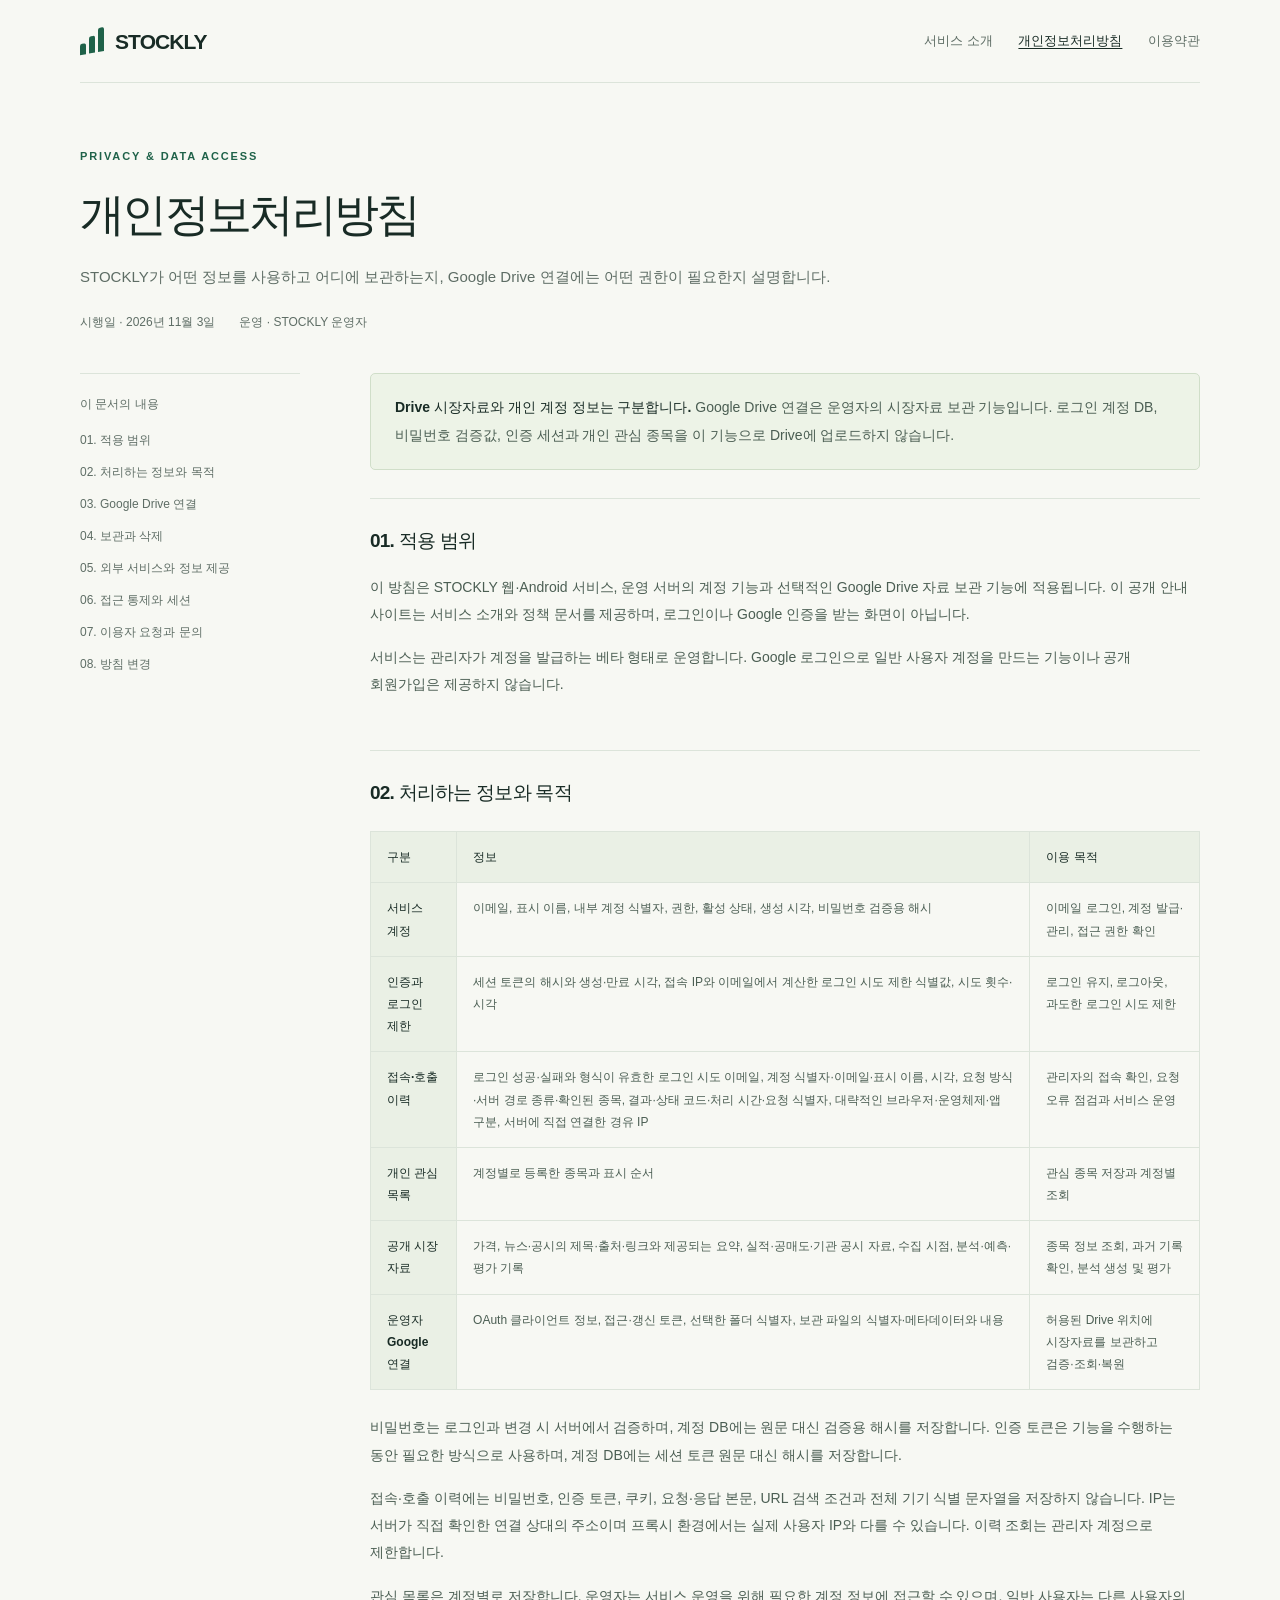
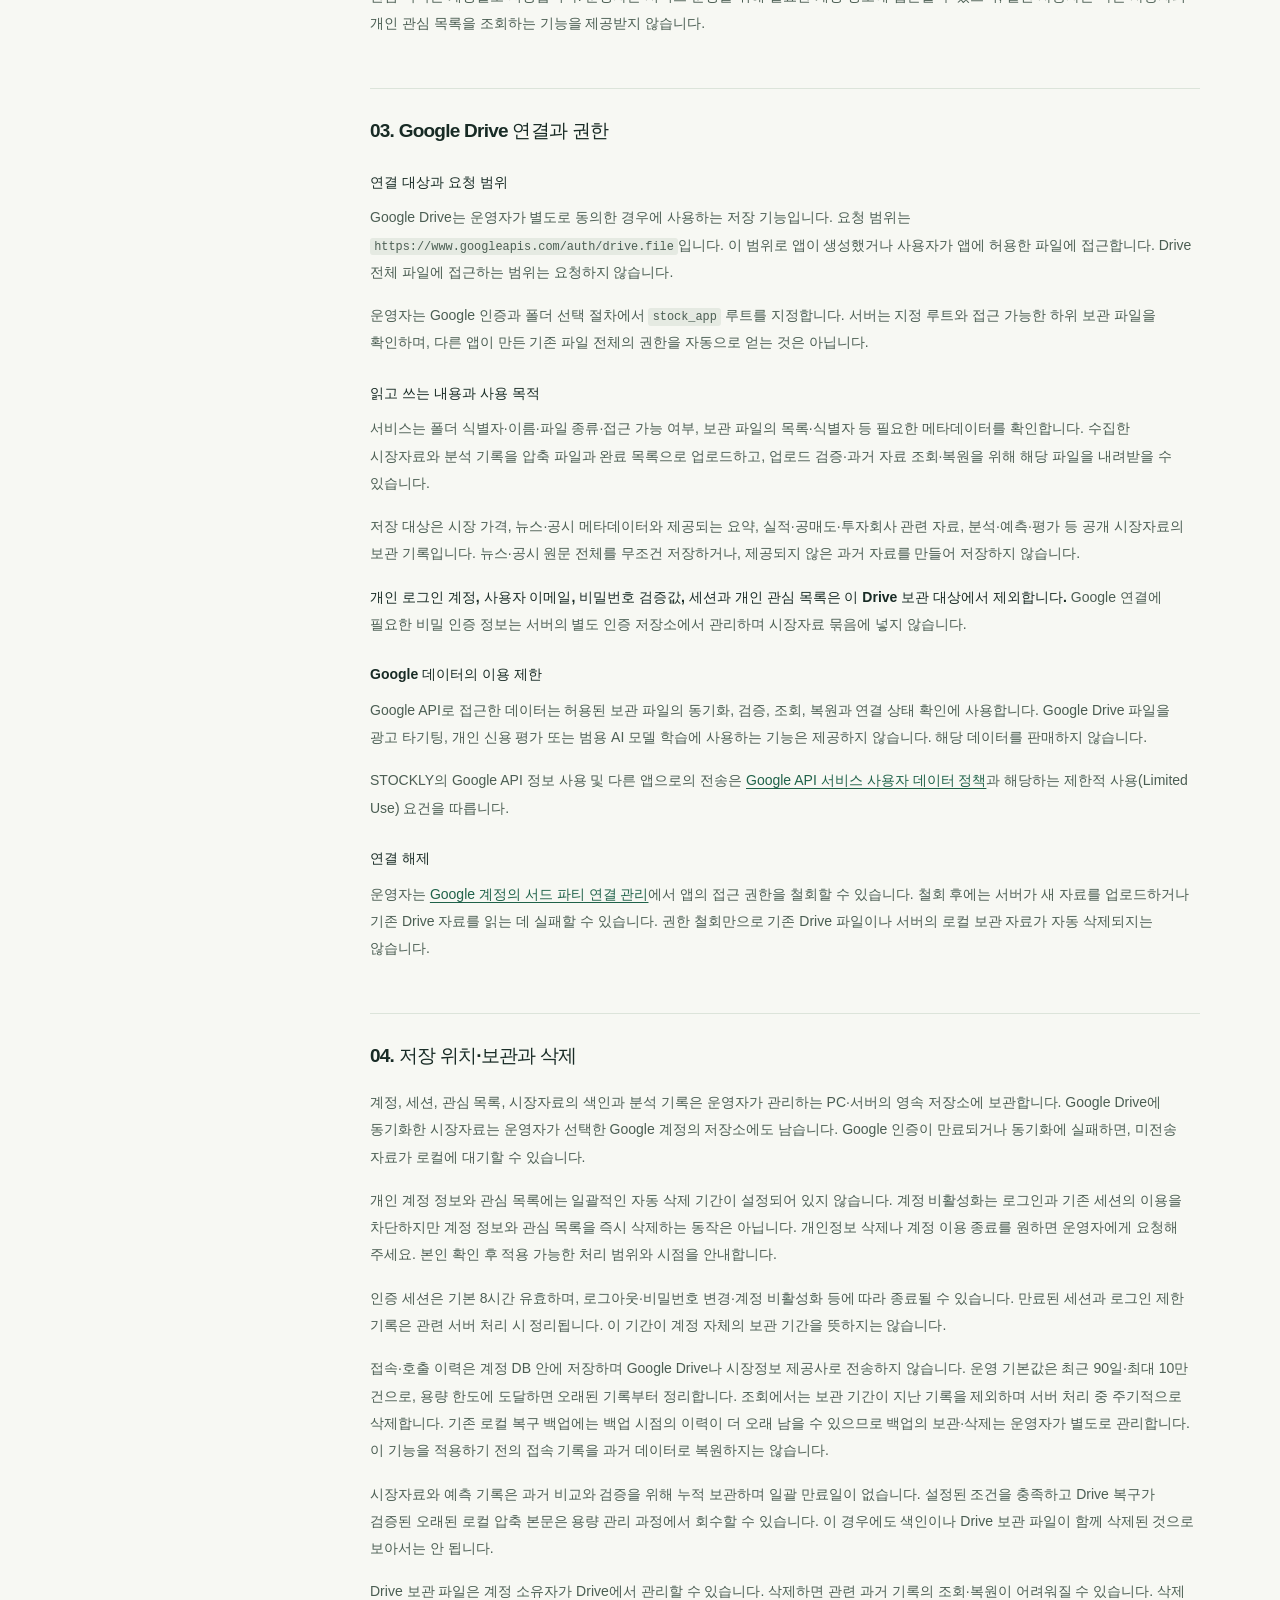
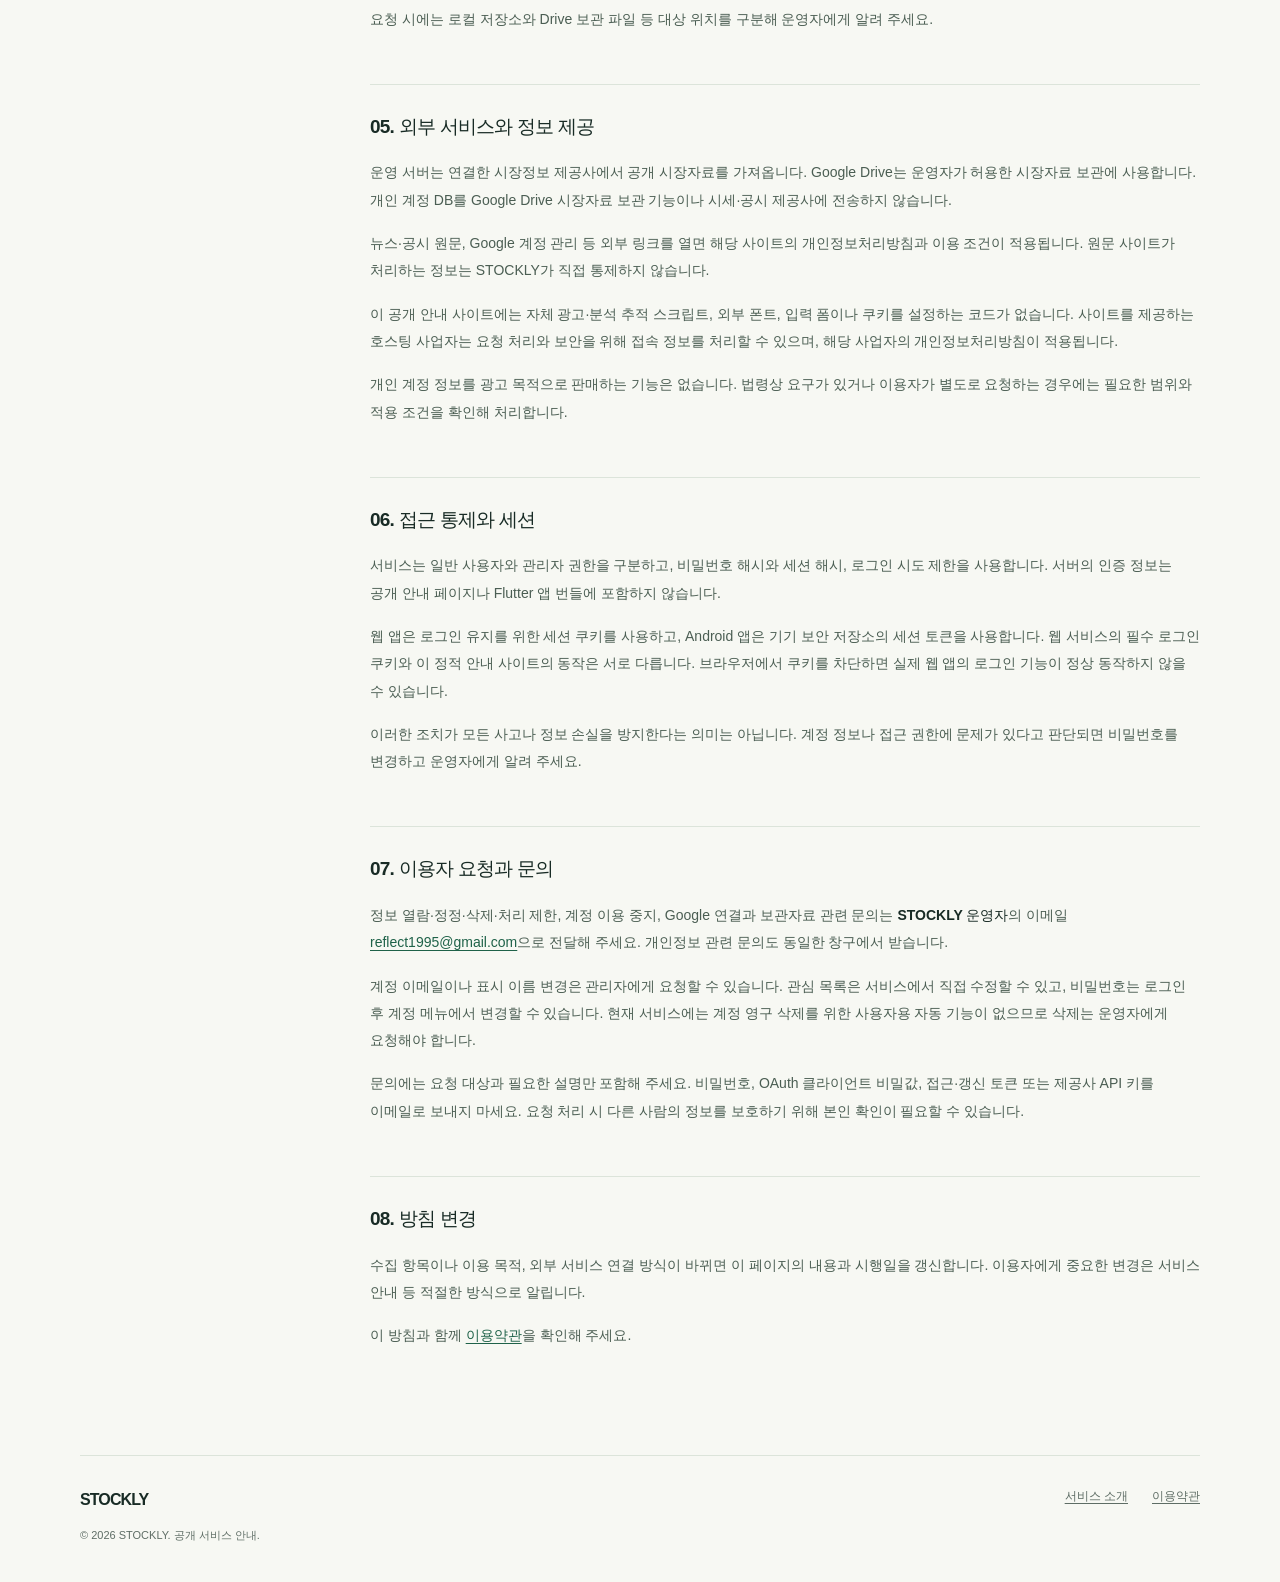
==== commit 3d99fdc8: "Clarify validation of attempted login addresses" ====
--- a/privacy.html
+++ b/privacy.html
@@ -28,7 +28,7 @@
         <article class="document" aria-label="개인정보처리방침 본문">
           <div class="policy-note"><p><strong>Drive 시장자료와 개인 계정 정보는 구분합니다.</strong> Google Drive 연결은 운영자의 시장자료 보관 기능입니다. 로그인 계정 DB, 비밀번호 검증값, 인증 세션과 개인 관심 종목을 이 기능으로 Drive에 업로드하지 않습니다.</p></div>
           <section id="scope"><h2>01. 적용 범위</h2><p>이 방침은 STOCKLY 웹·Android 서비스, 운영 서버의 계정 기능과 선택적인 Google Drive 자료 보관 기능에 적용됩니다. 이 공개 안내 사이트는 서비스 소개와 정책 문서를 제공하며, 로그인이나 Google 인증을 받는 화면이 아닙니다.</p><p>서비스는 관리자가 계정을 발급하는 베타 형태로 운영합니다. Google 로그인으로 일반 사용자 계정을 만드는 기능이나 공개 회원가입은 제공하지 않습니다.</p></section>
-          <section id="collected-data"><h2>02. 처리하는 정보와 목적</h2><div class="table-wrap" role="region" aria-label="정보별 이용 목적 표" tabindex="0"><table><thead><tr><th scope="col">구분</th><th scope="col">정보</th><th scope="col">이용 목적</th></tr></thead><tbody><tr><th scope="row">서비스 계정</th><td>이메일, 표시 이름, 내부 계정 식별자, 권한, 활성 상태, 생성 시각, 비밀번호 검증용 해시</td><td>이메일 로그인, 계정 발급·관리, 접근 권한 확인</td></tr><tr><th scope="row">인증과 로그인 제한</th><td>세션 토큰의 해시와 생성·만료 시각, 접속 IP와 이메일에서 계산한 로그인 시도 제한 식별값, 시도 횟수·시각</td><td>로그인 유지, 로그아웃, 과도한 로그인 시도 제한</td></tr><tr><th scope="row">접속·호출 이력</th><td>로그인 성공·실패와 검증된 시도 이메일, 계정 식별자·이메일·표시 이름, 시각, 요청 방식·서버 경로 종류·확인된 종목, 결과·상태 코드·처리 시간·요청 식별자, 대략적인 브라우저·운영체제·앱 구분, 서버에 직접 연결한 경유 IP</td><td>관리자의 접속 확인, 요청 오류 점검과 서비스 운영</td></tr><tr><th scope="row">개인 관심 목록</th><td>계정별로 등록한 종목과 표시 순서</td><td>관심 종목 저장과 계정별 조회</td></tr><tr><th scope="row">공개 시장 자료</th><td>가격, 뉴스·공시의 제목·출처·링크와 제공되는 요약, 실적·공매도·기관 공시 자료, 수집 시점, 분석·예측·평가 기록</td><td>종목 정보 조회, 과거 기록 확인, 분석 생성 및 평가</td></tr><tr><th scope="row">운영자 Google 연결</th><td>OAuth 클라이언트 정보, 접근·갱신 토큰, 선택한 폴더 식별자, 보관 파일의 식별자·메타데이터와 내용</td><td>허용된 Drive 위치에 시장자료를 보관하고 검증·조회·복원</td></tr></tbody></table></div><p>비밀번호는 로그인과 변경 시 서버에서 검증하며, 계정 DB에는 원문 대신 검증용 해시를 저장합니다. 인증 토큰은 기능을 수행하는 동안 필요한 방식으로 사용하며, 계정 DB에는 세션 토큰 원문 대신 해시를 저장합니다.</p><p>접속·호출 이력에는 비밀번호, 인증 토큰, 쿠키, 요청·응답 본문, URL 검색 조건과 전체 기기 식별 문자열을 저장하지 않습니다. IP는 서버가 직접 확인한 연결 상대의 주소이며 프록시 환경에서는 실제 사용자 IP와 다를 수 있습니다. 이력 조회는 관리자 계정으로 제한합니다.</p><p>관심 목록은 계정별로 저장합니다. 운영자는 서비스 운영을 위해 필요한 계정 정보에 접근할 수 있으며, 일반 사용자는 다른 사용자의 개인 관심 목록을 조회하는 기능을 제공받지 않습니다.</p></section>
+          <section id="collected-data"><h2>02. 처리하는 정보와 목적</h2><div class="table-wrap" role="region" aria-label="정보별 이용 목적 표" tabindex="0"><table><thead><tr><th scope="col">구분</th><th scope="col">정보</th><th scope="col">이용 목적</th></tr></thead><tbody><tr><th scope="row">서비스 계정</th><td>이메일, 표시 이름, 내부 계정 식별자, 권한, 활성 상태, 생성 시각, 비밀번호 검증용 해시</td><td>이메일 로그인, 계정 발급·관리, 접근 권한 확인</td></tr><tr><th scope="row">인증과 로그인 제한</th><td>세션 토큰의 해시와 생성·만료 시각, 접속 IP와 이메일에서 계산한 로그인 시도 제한 식별값, 시도 횟수·시각</td><td>로그인 유지, 로그아웃, 과도한 로그인 시도 제한</td></tr><tr><th scope="row">접속·호출 이력</th><td>로그인 성공·실패와 형식이 유효한 로그인 시도 이메일, 계정 식별자·이메일·표시 이름, 시각, 요청 방식·서버 경로 종류·확인된 종목, 결과·상태 코드·처리 시간·요청 식별자, 대략적인 브라우저·운영체제·앱 구분, 서버에 직접 연결한 경유 IP</td><td>관리자의 접속 확인, 요청 오류 점검과 서비스 운영</td></tr><tr><th scope="row">개인 관심 목록</th><td>계정별로 등록한 종목과 표시 순서</td><td>관심 종목 저장과 계정별 조회</td></tr><tr><th scope="row">공개 시장 자료</th><td>가격, 뉴스·공시의 제목·출처·링크와 제공되는 요약, 실적·공매도·기관 공시 자료, 수집 시점, 분석·예측·평가 기록</td><td>종목 정보 조회, 과거 기록 확인, 분석 생성 및 평가</td></tr><tr><th scope="row">운영자 Google 연결</th><td>OAuth 클라이언트 정보, 접근·갱신 토큰, 선택한 폴더 식별자, 보관 파일의 식별자·메타데이터와 내용</td><td>허용된 Drive 위치에 시장자료를 보관하고 검증·조회·복원</td></tr></tbody></table></div><p>비밀번호는 로그인과 변경 시 서버에서 검증하며, 계정 DB에는 원문 대신 검증용 해시를 저장합니다. 인증 토큰은 기능을 수행하는 동안 필요한 방식으로 사용하며, 계정 DB에는 세션 토큰 원문 대신 해시를 저장합니다.</p><p>접속·호출 이력에는 비밀번호, 인증 토큰, 쿠키, 요청·응답 본문, URL 검색 조건과 전체 기기 식별 문자열을 저장하지 않습니다. IP는 서버가 직접 확인한 연결 상대의 주소이며 프록시 환경에서는 실제 사용자 IP와 다를 수 있습니다. 이력 조회는 관리자 계정으로 제한합니다.</p><p>관심 목록은 계정별로 저장합니다. 운영자는 서비스 운영을 위해 필요한 계정 정보에 접근할 수 있으며, 일반 사용자는 다른 사용자의 개인 관심 목록을 조회하는 기능을 제공받지 않습니다.</p></section>
           <section id="google-drive"><h2>03. Google Drive 연결과 권한</h2><h3>연결 대상과 요청 범위</h3><p>Google Drive는 운영자가 별도로 동의한 경우에 사용하는 저장 기능입니다. 요청 범위는 <code>https://www.googleapis.com/auth/drive.file</code>입니다. 이 범위로 앱이 생성했거나 사용자가 앱에 허용한 파일에 접근합니다. Drive 전체 파일에 접근하는 범위는 요청하지 않습니다.</p><p>운영자는 Google 인증과 폴더 선택 절차에서 <code>stock_app</code> 루트를 지정합니다. 서버는 지정 루트와 접근 가능한 하위 보관 파일을 확인하며, 다른 앱이 만든 기존 파일 전체의 권한을 자동으로 얻는 것은 아닙니다.</p><h3>읽고 쓰는 내용과 사용 목적</h3><p>서비스는 폴더 식별자·이름·파일 종류·접근 가능 여부, 보관 파일의 목록·식별자 등 필요한 메타데이터를 확인합니다. 수집한 시장자료와 분석 기록을 압축 파일과 완료 목록으로 업로드하고, 업로드 검증·과거 자료 조회·복원을 위해 해당 파일을 내려받을 수 있습니다.</p><p>저장 대상은 시장 가격, 뉴스·공시 메타데이터와 제공되는 요약, 실적·공매도·투자회사 관련 자료, 분석·예측·평가 등 공개 시장자료의 보관 기록입니다. 뉴스·공시 원문 전체를 무조건 저장하거나, 제공되지 않은 과거 자료를 만들어 저장하지 않습니다.</p><p><strong>개인 로그인 계정, 사용자 이메일, 비밀번호 검증값, 세션과 개인 관심 목록은 이 Drive 보관 대상에서 제외합니다.</strong> Google 연결에 필요한 비밀 인증 정보는 서버의 별도 인증 저장소에서 관리하며 시장자료 묶음에 넣지 않습니다.</p><h3>Google 데이터의 이용 제한</h3><p>Google API로 접근한 데이터는 허용된 보관 파일의 동기화, 검증, 조회, 복원과 연결 상태 확인에 사용합니다. Google Drive 파일을 광고 타기팅, 개인 신용 평가 또는 범용 AI 모델 학습에 사용하는 기능은 제공하지 않습니다. 해당 데이터를 판매하지 않습니다.</p><p>STOCKLY의 Google API 정보 사용 및 다른 앱으로의 전송은 <a href="https://developers.google.com/terms/api-services-user-data-policy">Google API 서비스 사용자 데이터 정책</a>과 해당하는 제한적 사용(Limited Use) 요건을 따릅니다.</p><h3>연결 해제</h3><p>운영자는 <a href="https://myaccount.google.com/connections">Google 계정의 서드 파티 연결 관리</a>에서 앱의 접근 권한을 철회할 수 있습니다. 철회 후에는 서버가 새 자료를 업로드하거나 기존 Drive 자료를 읽는 데 실패할 수 있습니다. 권한 철회만으로 기존 Drive 파일이나 서버의 로컬 보관 자료가 자동 삭제되지는 않습니다.</p></section>
           <section id="retention"><h2>04. 저장 위치·보관과 삭제</h2><p>계정, 세션, 관심 목록, 시장자료의 색인과 분석 기록은 운영자가 관리하는 PC·서버의 영속 저장소에 보관합니다. Google Drive에 동기화한 시장자료는 운영자가 선택한 Google 계정의 저장소에도 남습니다. Google 인증이 만료되거나 동기화에 실패하면, 미전송 자료가 로컬에 대기할 수 있습니다.</p><p>개인 계정 정보와 관심 목록에는 일괄적인 자동 삭제 기간이 설정되어 있지 않습니다. 계정 비활성화는 로그인과 기존 세션의 이용을 차단하지만 계정 정보와 관심 목록을 즉시 삭제하는 동작은 아닙니다. 개인정보 삭제나 계정 이용 종료를 원하면 운영자에게 요청해 주세요. 본인 확인 후 적용 가능한 처리 범위와 시점을 안내합니다.</p><p>인증 세션은 기본 8시간 유효하며, 로그아웃·비밀번호 변경·계정 비활성화 등에 따라 종료될 수 있습니다. 만료된 세션과 로그인 제한 기록은 관련 서버 처리 시 정리됩니다. 이 기간이 계정 자체의 보관 기간을 뜻하지는 않습니다.</p><p>접속·호출 이력은 계정 DB 안에 저장하며 Google Drive나 시장정보 제공사로 전송하지 않습니다. 운영 기본값은 최근 90일·최대 10만 건으로, 용량 한도에 도달하면 오래된 기록부터 정리합니다. 조회에서는 보관 기간이 지난 기록을 제외하며 서버 처리 중 주기적으로 삭제합니다. 기존 로컬 복구 백업에는 백업 시점의 이력이 더 오래 남을 수 있으므로 백업의 보관·삭제는 운영자가 별도로 관리합니다. 이 기능을 적용하기 전의 접속 기록을 과거 데이터로 복원하지는 않습니다.</p><p>시장자료와 예측 기록은 과거 비교와 검증을 위해 누적 보관하며 일괄 만료일이 없습니다. 설정된 조건을 충족하고 Drive 복구가 검증된 오래된 로컬 압축 본문은 용량 관리 과정에서 회수할 수 있습니다. 이 경우에도 색인이나 Drive 보관 파일이 함께 삭제된 것으로 보아서는 안 됩니다.</p><p>Drive 보관 파일은 계정 소유자가 Drive에서 관리할 수 있습니다. 삭제하면 관련 과거 기록의 조회·복원이 어려워질 수 있습니다. 삭제 요청 시에는 로컬 저장소와 Drive 보관 파일 등 대상 위치를 구분해 운영자에게 알려 주세요.</p></section>
           <section id="sharing"><h2>05. 외부 서비스와 정보 제공</h2><p>운영 서버는 연결한 시장정보 제공사에서 공개 시장자료를 가져옵니다. Google Drive는 운영자가 허용한 시장자료 보관에 사용합니다. 개인 계정 DB를 Google Drive 시장자료 보관 기능이나 시세·공시 제공사에 전송하지 않습니다.</p><p>뉴스·공시 원문, Google 계정 관리 등 외부 링크를 열면 해당 사이트의 개인정보처리방침과 이용 조건이 적용됩니다. 원문 사이트가 처리하는 정보는 STOCKLY가 직접 통제하지 않습니다.</p><p>이 공개 안내 사이트에는 자체 광고·분석 추적 스크립트, 외부 폰트, 입력 폼이나 쿠키를 설정하는 코드가 없습니다. 사이트를 제공하는 호스팅 사업자는 요청 처리와 보안을 위해 접속 정보를 처리할 수 있으며, 해당 사업자의 개인정보처리방침이 적용됩니다.</p><p>개인 계정 정보를 광고 목적으로 판매하는 기능은 없습니다. 법령상 요구가 있거나 이용자가 별도로 요청하는 경우에는 필요한 범위와 적용 조건을 확인해 처리합니다.</p></section>
